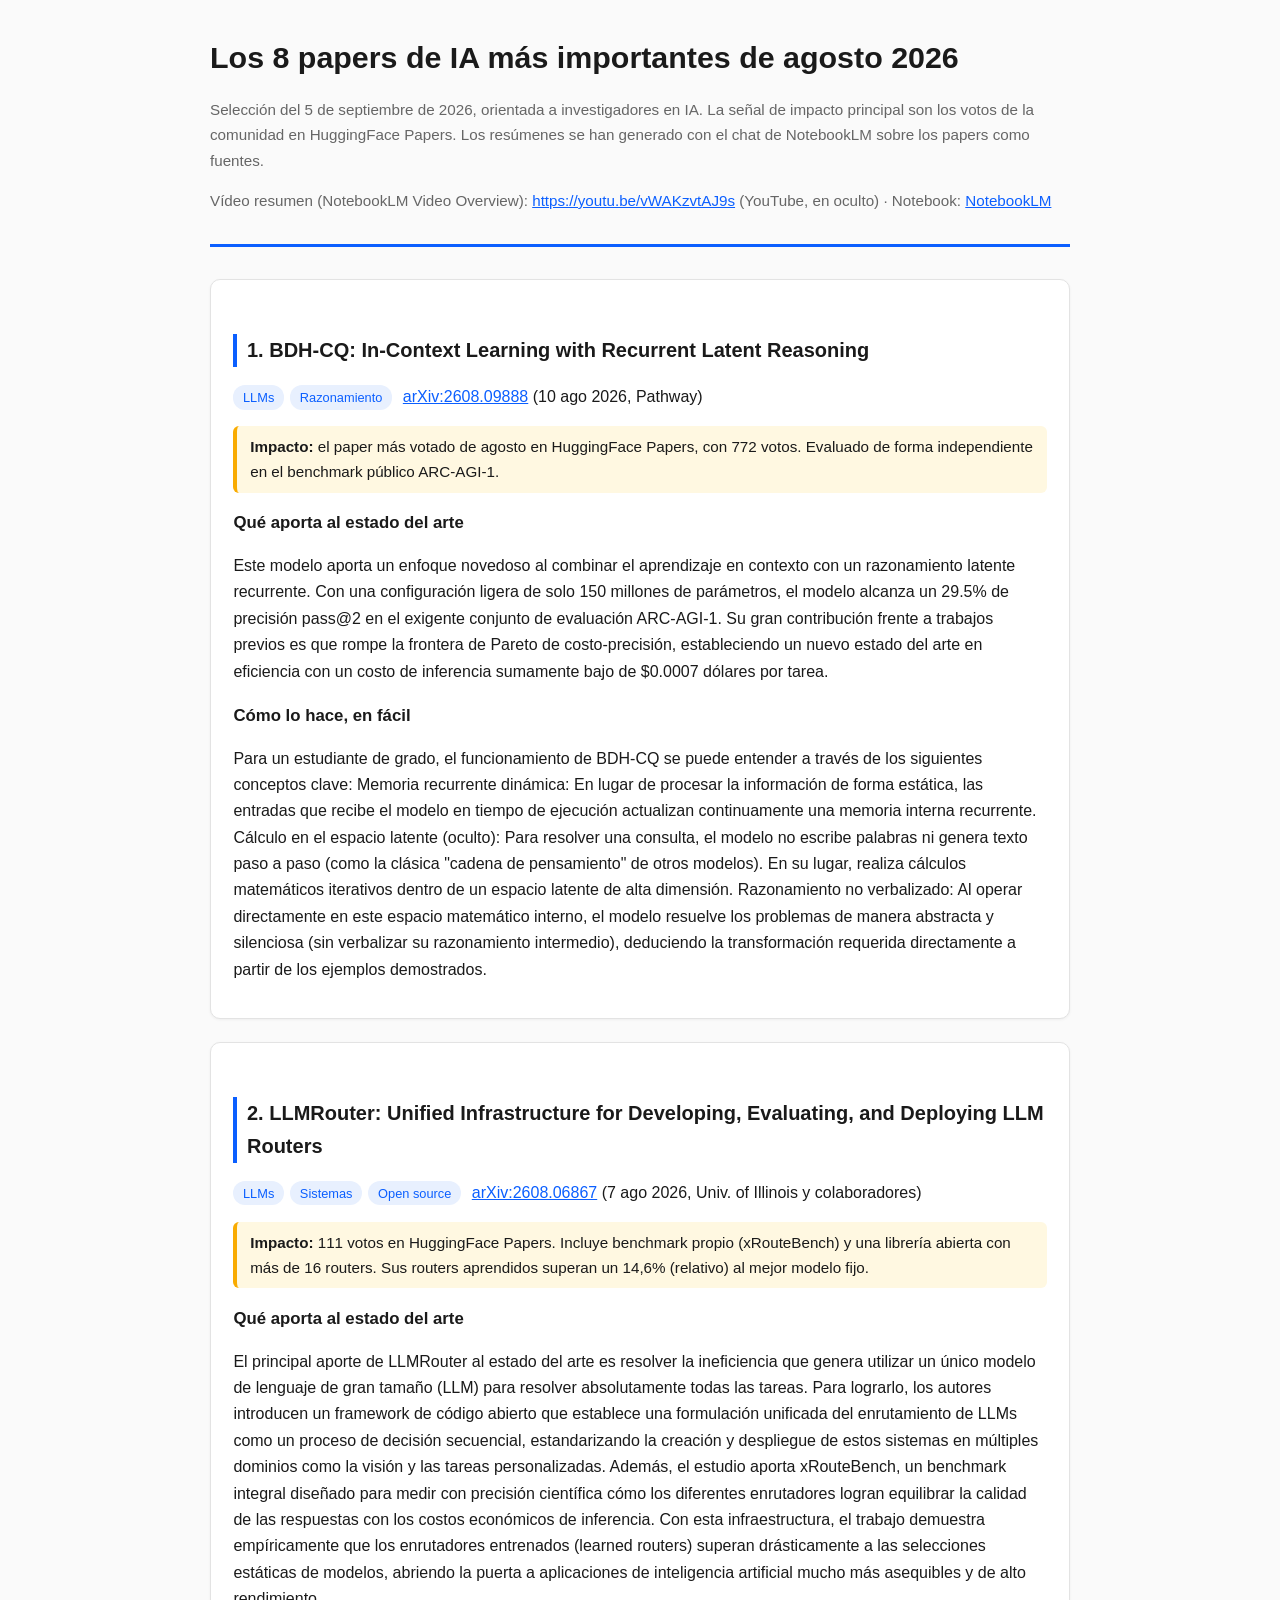
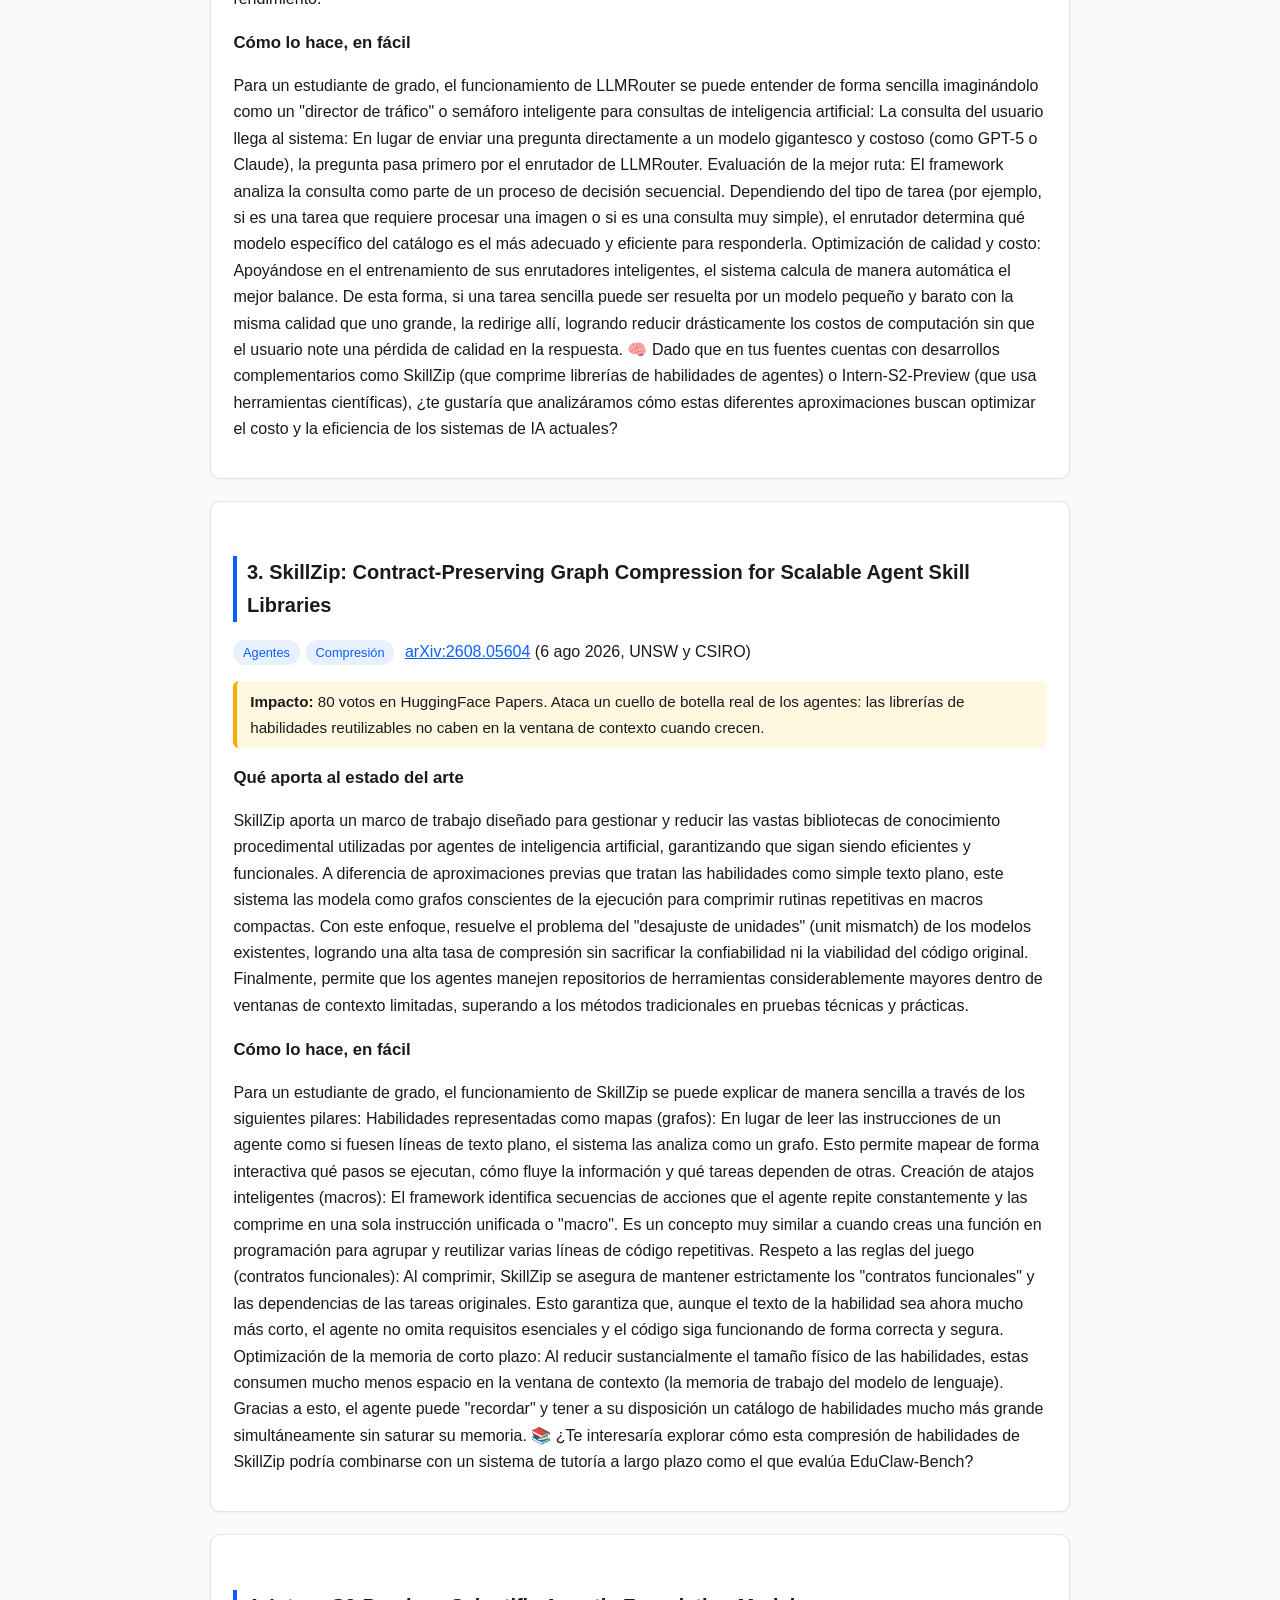
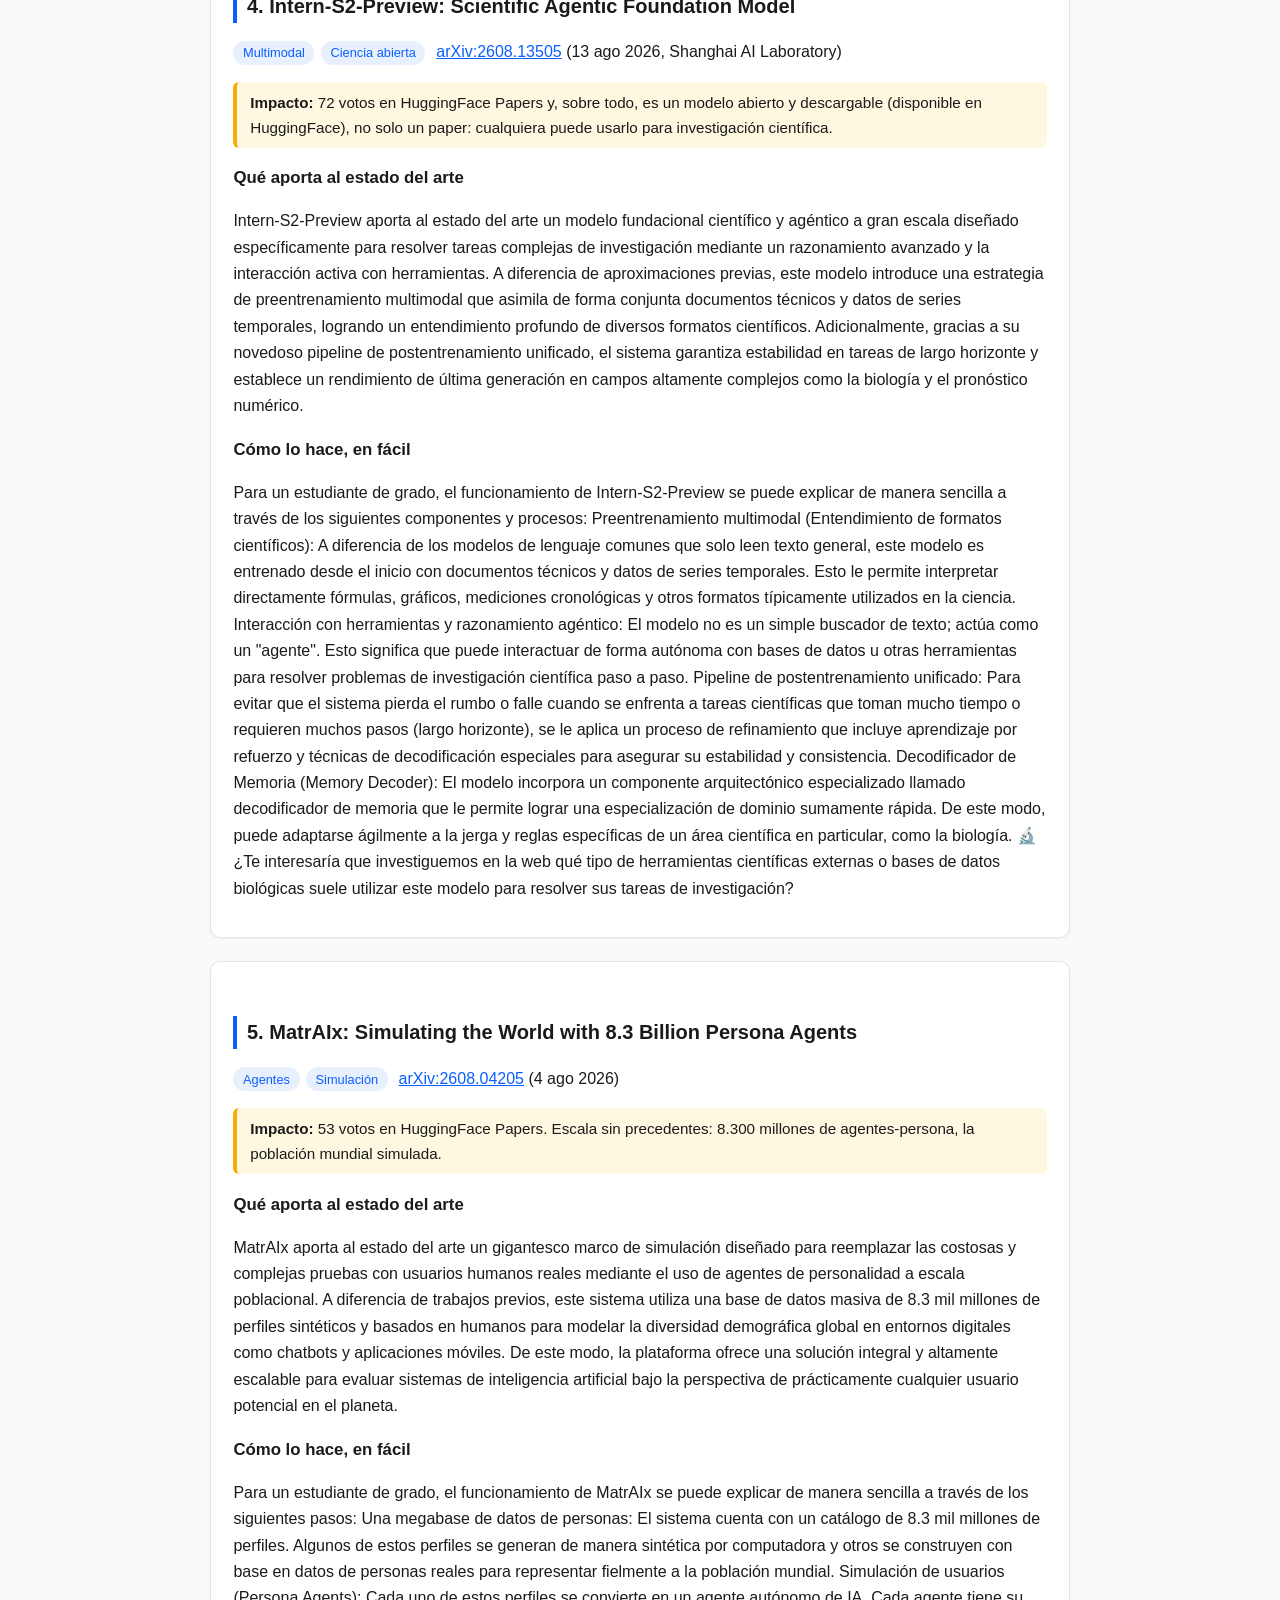
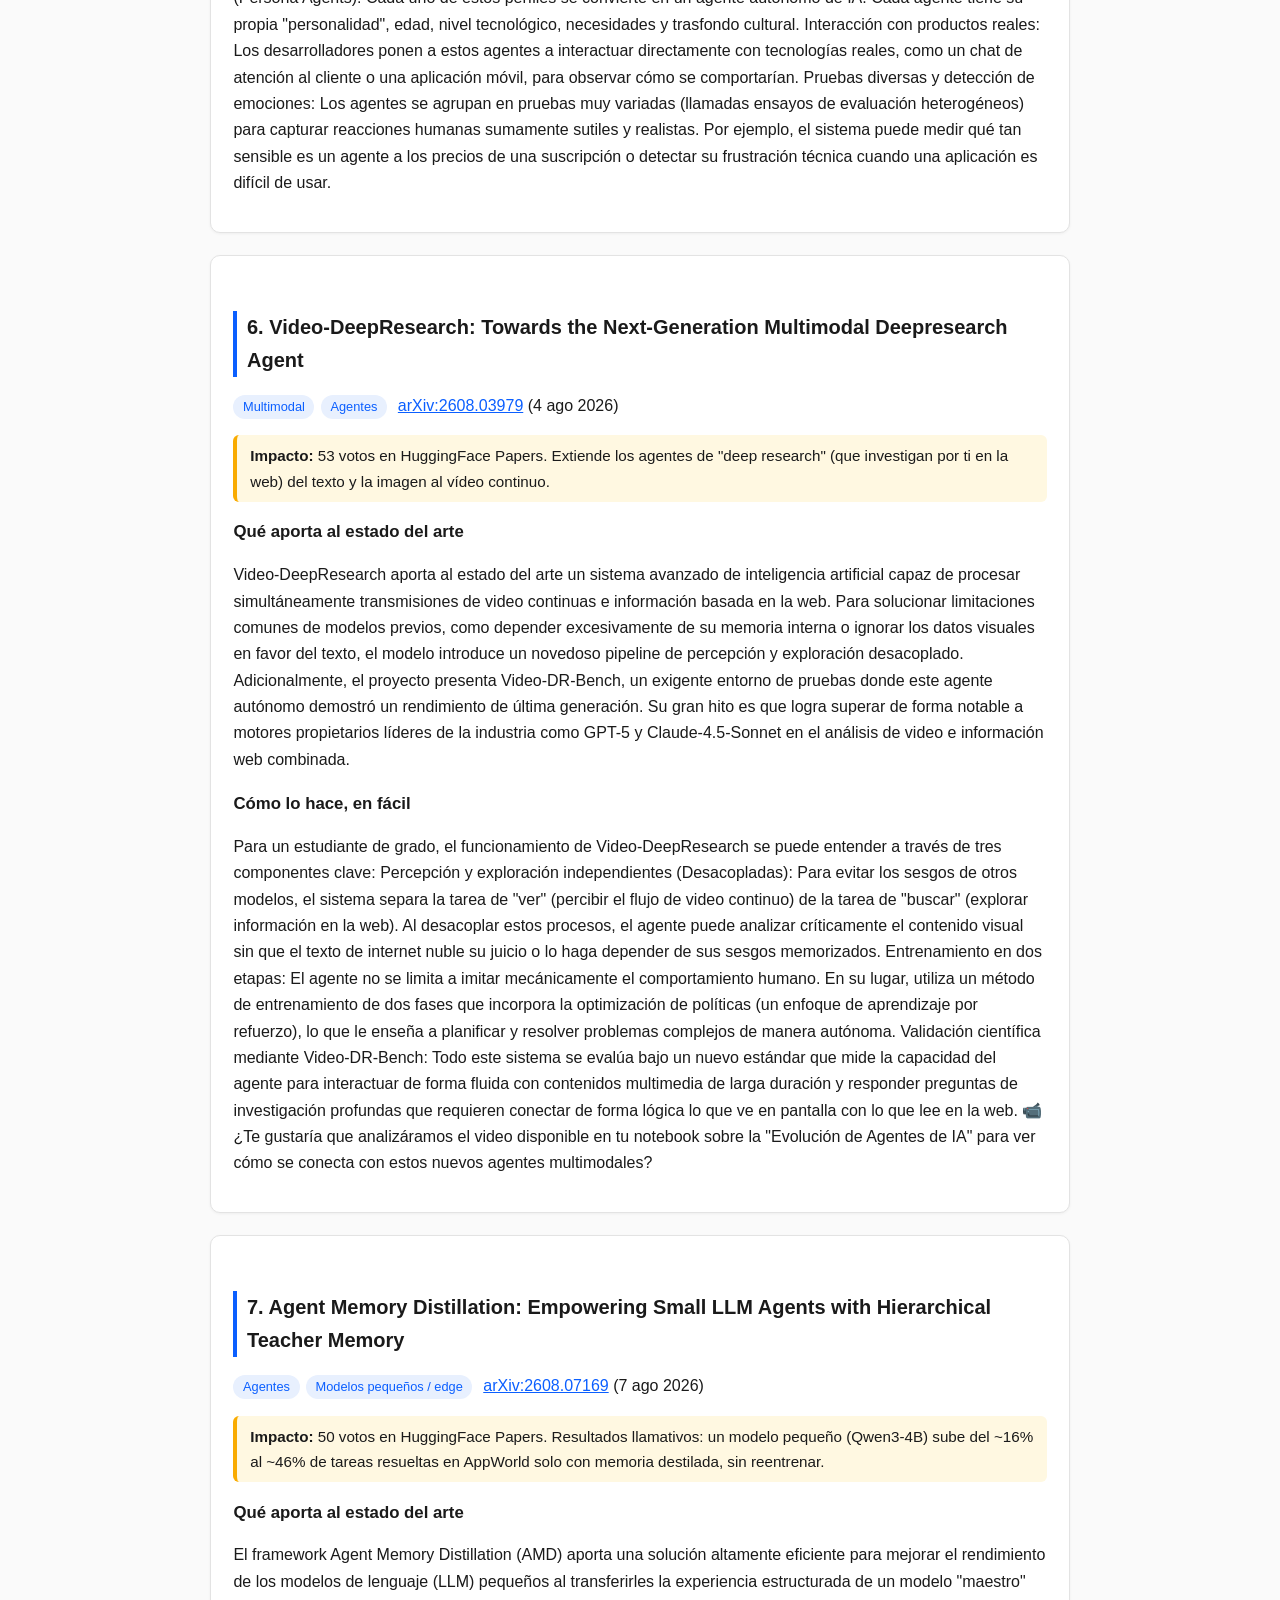
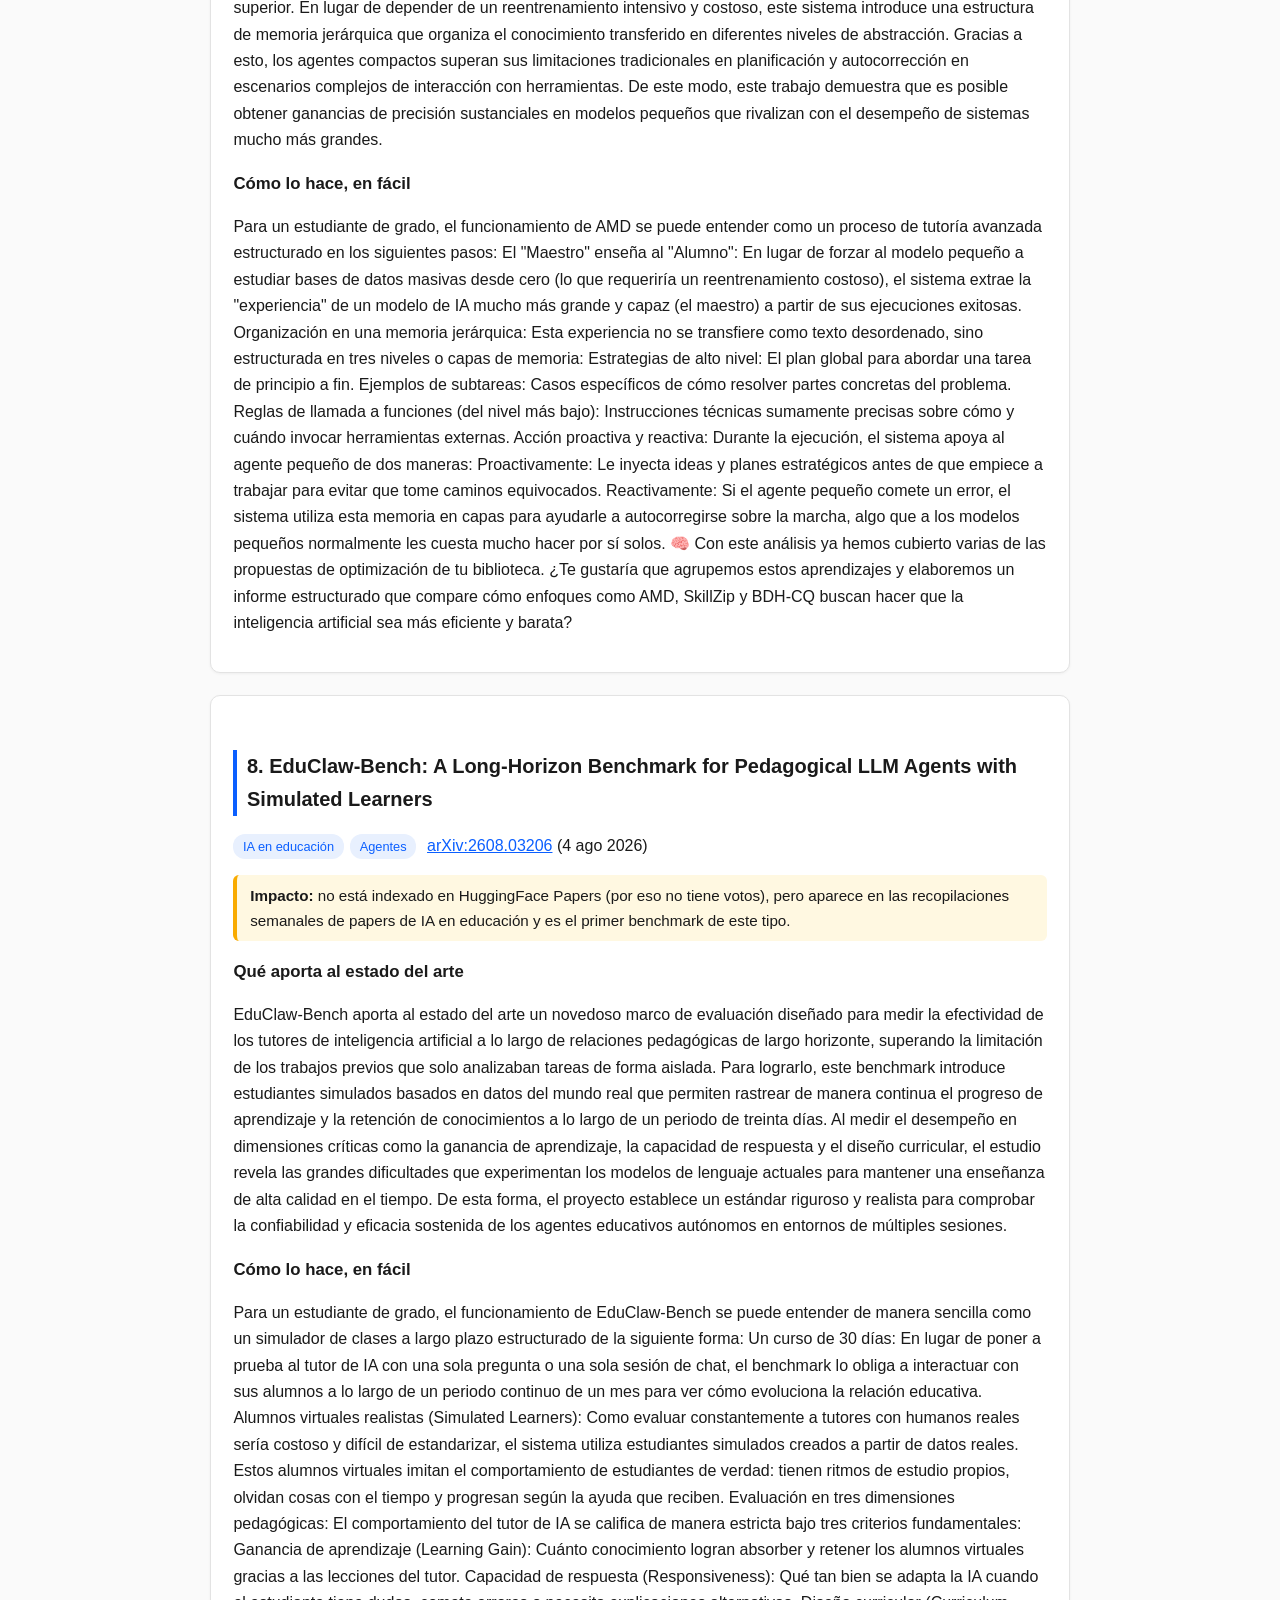
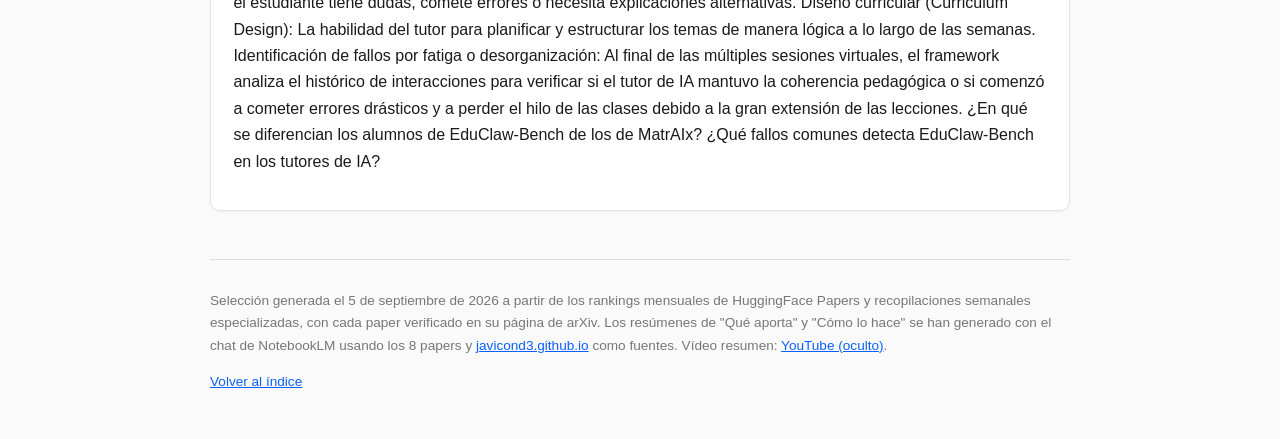
==== 1-2026-09-05-papers-ia-agosto-2026.html @ a82353c3 "Neutraliza mencion de perfil en post 2026-09-05" ====
<!DOCTYPE html>
<html lang="es">
<head>
<meta charset="utf-8">
<meta name="viewport" content="width=device-width, initial-scale=1">
<title>Los 8 papers de IA más importantes de agosto 2026 | Papers Blog</title>
<link rel="stylesheet" href="style.css">
</head>
<body>
<header>
<h1>Los 8 papers de IA más importantes de agosto 2026</h1>
<p class="sub">Selección del 5 de septiembre de 2026, orientada a investigadores en IA. La señal de impacto principal son los votos de la comunidad en HuggingFace Papers. Los resúmenes se han generado con el chat de NotebookLM sobre los papers como fuentes.</p>
<p class="sub">Vídeo resumen (NotebookLM Video Overview): <a href="https://youtu.be/vWAKzvtAJ9s">https://youtu.be/vWAKzvtAJ9s</a> (YouTube, en oculto) · Notebook: <a href="https://notebook.google.com/notebook/38267bdc-e6fc-4d5d-b4f5-a2fb7c56b67a">NotebookLM</a></p>
</header>



<div class="paper">
<h2>1. BDH-CQ: In-Context Learning with Recurrent Latent Reasoning</h2>
<p><span class="tag">LLMs</span><span class="tag">Razonamiento</span> <a href="https://arxiv.org/abs/2608.09888">arXiv:2608.09888</a> (10 ago 2026, Pathway)</p>
<p class="impacto"><strong>Impacto:</strong> el paper más votado de agosto en HuggingFace Papers, con 772 votos. Evaluado de forma independiente en el benchmark público ARC-AGI-1.</p>
<h3>Qué aporta al estado del arte</h3>
<p>Este modelo aporta un enfoque novedoso al combinar el aprendizaje en contexto con un razonamiento latente recurrente. Con una configuración ligera de solo 150 millones de parámetros, el modelo alcanza un 29.5% de precisión pass@2 en el exigente conjunto de evaluación ARC-AGI-1. Su gran contribución frente a trabajos previos es que rompe la frontera de Pareto de costo-precisión, estableciendo un nuevo estado del arte en eficiencia con un costo de inferencia sumamente bajo de $0.0007 dólares por tarea.</p>
<h3>Cómo lo hace, en fácil</h3>
<p>Para un estudiante de grado, el funcionamiento de BDH-CQ se puede entender a través de los siguientes conceptos clave: Memoria recurrente dinámica: En lugar de procesar la información de forma estática, las entradas que recibe el modelo en tiempo de ejecución actualizan continuamente una memoria interna recurrente. Cálculo en el espacio latente (oculto): Para resolver una consulta, el modelo no escribe palabras ni genera texto paso a paso (como la clásica &quot;cadena de pensamiento&quot; de otros modelos). En su lugar, realiza cálculos matemáticos iterativos dentro de un espacio latente de alta dimensión. Razonamiento no verbalizado: Al operar directamente en este espacio matemático interno, el modelo resuelve los problemas de manera abstracta y silenciosa (sin verbalizar su razonamiento intermedio), deduciendo la transformación requerida directamente a partir de los ejemplos demostrados.</p>
</div>

<div class="paper">
<h2>2. LLMRouter: Unified Infrastructure for Developing, Evaluating, and Deploying LLM Routers</h2>
<p><span class="tag">LLMs</span><span class="tag">Sistemas</span><span class="tag">Open source</span> <a href="https://arxiv.org/abs/2608.06867">arXiv:2608.06867</a> (7 ago 2026, Univ. of Illinois y colaboradores)</p>
<p class="impacto"><strong>Impacto:</strong> 111 votos en HuggingFace Papers. Incluye benchmark propio (xRouteBench) y una librería abierta con más de 16 routers. Sus routers aprendidos superan un 14,6% (relativo) al mejor modelo fijo.</p>
<h3>Qué aporta al estado del arte</h3>
<p>El principal aporte de LLMRouter al estado del arte es resolver la ineficiencia que genera utilizar un único modelo de lenguaje de gran tamaño (LLM) para resolver absolutamente todas las tareas. Para lograrlo, los autores introducen un framework de código abierto que establece una formulación unificada del enrutamiento de LLMs como un proceso de decisión secuencial, estandarizando la creación y despliegue de estos sistemas en múltiples dominios como la visión y las tareas personalizadas. Además, el estudio aporta xRouteBench, un benchmark integral diseñado para medir con precisión científica cómo los diferentes enrutadores logran equilibrar la calidad de las respuestas con los costos económicos de inferencia. Con esta infraestructura, el trabajo demuestra empíricamente que los enrutadores entrenados (learned routers) superan drásticamente a las selecciones estáticas de modelos, abriendo la puerta a aplicaciones de inteligencia artificial mucho más asequibles y de alto rendimiento.</p>
<h3>Cómo lo hace, en fácil</h3>
<p>Para un estudiante de grado, el funcionamiento de LLMRouter se puede entender de forma sencilla imaginándolo como un &quot;director de tráfico&quot; o semáforo inteligente para consultas de inteligencia artificial: La consulta del usuario llega al sistema: En lugar de enviar una pregunta directamente a un modelo gigantesco y costoso (como GPT-5 o Claude), la pregunta pasa primero por el enrutador de LLMRouter. Evaluación de la mejor ruta: El framework analiza la consulta como parte de un proceso de decisión secuencial. Dependiendo del tipo de tarea (por ejemplo, si es una tarea que requiere procesar una imagen o si es una consulta muy simple), el enrutador determina qué modelo específico del catálogo es el más adecuado y eficiente para responderla. Optimización de calidad y costo: Apoyándose en el entrenamiento de sus enrutadores inteligentes, el sistema calcula de manera automática el mejor balance. De esta forma, si una tarea sencilla puede ser resuelta por un modelo pequeño y barato con la misma calidad que uno grande, la redirige allí, logrando reducir drásticamente los costos de computación sin que el usuario note una pérdida de calidad en la respuesta. 🧠 Dado que en tus fuentes cuentas con desarrollos complementarios como SkillZip (que comprime librerías de habilidades de agentes) o Intern-S2-Preview (que usa herramientas científicas), ¿te gustaría que analizáramos cómo estas diferentes aproximaciones buscan optimizar el costo y la eficiencia de los sistemas de IA actuales?</p>
</div>

<div class="paper">
<h2>3. SkillZip: Contract-Preserving Graph Compression for Scalable Agent Skill Libraries</h2>
<p><span class="tag">Agentes</span><span class="tag">Compresión</span> <a href="https://arxiv.org/abs/2608.05604">arXiv:2608.05604</a> (6 ago 2026, UNSW y CSIRO)</p>
<p class="impacto"><strong>Impacto:</strong> 80 votos en HuggingFace Papers. Ataca un cuello de botella real de los agentes: las librerías de habilidades reutilizables no caben en la ventana de contexto cuando crecen.</p>
<h3>Qué aporta al estado del arte</h3>
<p>SkillZip aporta un marco de trabajo diseñado para gestionar y reducir las vastas bibliotecas de conocimiento procedimental utilizadas por agentes de inteligencia artificial, garantizando que sigan siendo eficientes y funcionales. A diferencia de aproximaciones previas que tratan las habilidades como simple texto plano, este sistema las modela como grafos conscientes de la ejecución para comprimir rutinas repetitivas en macros compactas. Con este enfoque, resuelve el problema del &quot;desajuste de unidades&quot; (unit mismatch) de los modelos existentes, logrando una alta tasa de compresión sin sacrificar la confiabilidad ni la viabilidad del código original. Finalmente, permite que los agentes manejen repositorios de herramientas considerablemente mayores dentro de ventanas de contexto limitadas, superando a los métodos tradicionales en pruebas técnicas y prácticas.</p>
<h3>Cómo lo hace, en fácil</h3>
<p>Para un estudiante de grado, el funcionamiento de SkillZip se puede explicar de manera sencilla a través de los siguientes pilares: Habilidades representadas como mapas (grafos): En lugar de leer las instrucciones de un agente como si fuesen líneas de texto plano, el sistema las analiza como un grafo. Esto permite mapear de forma interactiva qué pasos se ejecutan, cómo fluye la información y qué tareas dependen de otras. Creación de atajos inteligentes (macros): El framework identifica secuencias de acciones que el agente repite constantemente y las comprime en una sola instrucción unificada o &quot;macro&quot;. Es un concepto muy similar a cuando creas una función en programación para agrupar y reutilizar varias líneas de código repetitivas. Respeto a las reglas del juego (contratos funcionales): Al comprimir, SkillZip se asegura de mantener estrictamente los &quot;contratos funcionales&quot; y las dependencias de las tareas originales. Esto garantiza que, aunque el texto de la habilidad sea ahora mucho más corto, el agente no omita requisitos esenciales y el código siga funcionando de forma correcta y segura. Optimización de la memoria de corto plazo: Al reducir sustancialmente el tamaño físico de las habilidades, estas consumen mucho menos espacio en la ventana de contexto (la memoria de trabajo del modelo de lenguaje). Gracias a esto, el agente puede &quot;recordar&quot; y tener a su disposición un catálogo de habilidades mucho más grande simultáneamente sin saturar su memoria. 📚 ¿Te interesaría explorar cómo esta compresión de habilidades de SkillZip podría combinarse con un sistema de tutoría a largo plazo como el que evalúa EduClaw-Bench?</p>
</div>

<div class="paper">
<h2>4. Intern-S2-Preview: Scientific Agentic Foundation Model</h2>
<p><span class="tag">Multimodal</span><span class="tag">Ciencia abierta</span> <a href="https://arxiv.org/abs/2608.13505">arXiv:2608.13505</a> (13 ago 2026, Shanghai AI Laboratory)</p>
<p class="impacto"><strong>Impacto:</strong> 72 votos en HuggingFace Papers y, sobre todo, es un modelo abierto y descargable (disponible en HuggingFace), no solo un paper: cualquiera puede usarlo para investigación científica.</p>
<h3>Qué aporta al estado del arte</h3>
<p>Intern-S2-Preview aporta al estado del arte un modelo fundacional científico y agéntico a gran escala diseñado específicamente para resolver tareas complejas de investigación mediante un razonamiento avanzado y la interacción activa con herramientas. A diferencia de aproximaciones previas, este modelo introduce una estrategia de preentrenamiento multimodal que asimila de forma conjunta documentos técnicos y datos de series temporales, logrando un entendimiento profundo de diversos formatos científicos. Adicionalmente, gracias a su novedoso pipeline de postentrenamiento unificado, el sistema garantiza estabilidad en tareas de largo horizonte y establece un rendimiento de última generación en campos altamente complejos como la biología y el pronóstico numérico.</p>
<h3>Cómo lo hace, en fácil</h3>
<p>Para un estudiante de grado, el funcionamiento de Intern-S2-Preview se puede explicar de manera sencilla a través de los siguientes componentes y procesos: Preentrenamiento multimodal (Entendimiento de formatos científicos): A diferencia de los modelos de lenguaje comunes que solo leen texto general, este modelo es entrenado desde el inicio con documentos técnicos y datos de series temporales. Esto le permite interpretar directamente fórmulas, gráficos, mediciones cronológicas y otros formatos típicamente utilizados en la ciencia. Interacción con herramientas y razonamiento agéntico: El modelo no es un simple buscador de texto; actúa como un &quot;agente&quot;. Esto significa que puede interactuar de forma autónoma con bases de datos u otras herramientas para resolver problemas de investigación científica paso a paso. Pipeline de postentrenamiento unificado: Para evitar que el sistema pierda el rumbo o falle cuando se enfrenta a tareas científicas que toman mucho tiempo o requieren muchos pasos (largo horizonte), se le aplica un proceso de refinamiento que incluye aprendizaje por refuerzo y técnicas de decodificación especiales para asegurar su estabilidad y consistencia. Decodificador de Memoria (Memory Decoder): El modelo incorpora un componente arquitectónico especializado llamado decodificador de memoria que le permite lograr una especialización de dominio sumamente rápida. De este modo, puede adaptarse ágilmente a la jerga y reglas específicas de un área científica en particular, como la biología. 🔬 ¿Te interesaría que investiguemos en la web qué tipo de herramientas científicas externas o bases de datos biológicas suele utilizar este modelo para resolver sus tareas de investigación?</p>
</div>

<div class="paper">
<h2>5. MatrAIx: Simulating the World with 8.3 Billion Persona Agents</h2>
<p><span class="tag">Agentes</span><span class="tag">Simulación</span> <a href="https://arxiv.org/abs/2608.04205">arXiv:2608.04205</a> (4 ago 2026)</p>
<p class="impacto"><strong>Impacto:</strong> 53 votos en HuggingFace Papers. Escala sin precedentes: 8.300 millones de agentes-persona, la población mundial simulada.</p>
<h3>Qué aporta al estado del arte</h3>
<p>MatrAIx aporta al estado del arte un gigantesco marco de simulación diseñado para reemplazar las costosas y complejas pruebas con usuarios humanos reales mediante el uso de agentes de personalidad a escala poblacional. A diferencia de trabajos previos, este sistema utiliza una base de datos masiva de 8.3 mil millones de perfiles sintéticos y basados en humanos para modelar la diversidad demográfica global en entornos digitales como chatbots y aplicaciones móviles. De este modo, la plataforma ofrece una solución integral y altamente escalable para evaluar sistemas de inteligencia artificial bajo la perspectiva de prácticamente cualquier usuario potencial en el planeta.</p>
<h3>Cómo lo hace, en fácil</h3>
<p>Para un estudiante de grado, el funcionamiento de MatrAIx se puede explicar de manera sencilla a través de los siguientes pasos: Una megabase de datos de personas: El sistema cuenta con un catálogo de 8.3 mil millones de perfiles. Algunos de estos perfiles se generan de manera sintética por computadora y otros se construyen con base en datos de personas reales para representar fielmente a la población mundial. Simulación de usuarios (Persona Agents): Cada uno de estos perfiles se convierte en un agente autónomo de IA. Cada agente tiene su propia &quot;personalidad&quot;, edad, nivel tecnológico, necesidades y trasfondo cultural. Interacción con productos reales: Los desarrolladores ponen a estos agentes a interactuar directamente con tecnologías reales, como un chat de atención al cliente o una aplicación móvil, para observar cómo se comportarían. Pruebas diversas y detección de emociones: Los agentes se agrupan en pruebas muy variadas (llamadas ensayos de evaluación heterogéneos) para capturar reacciones humanas sumamente sutiles y realistas. Por ejemplo, el sistema puede medir qué tan sensible es un agente a los precios de una suscripción o detectar su frustración técnica cuando una aplicación es difícil de usar.</p>
</div>

<div class="paper">
<h2>6. Video-DeepResearch: Towards the Next-Generation Multimodal Deepresearch Agent</h2>
<p><span class="tag">Multimodal</span><span class="tag">Agentes</span> <a href="https://arxiv.org/abs/2608.03979">arXiv:2608.03979</a> (4 ago 2026)</p>
<p class="impacto"><strong>Impacto:</strong> 53 votos en HuggingFace Papers. Extiende los agentes de "deep research" (que investigan por ti en la web) del texto y la imagen al vídeo continuo.</p>
<h3>Qué aporta al estado del arte</h3>
<p>Video-DeepResearch aporta al estado del arte un sistema avanzado de inteligencia artificial capaz de procesar simultáneamente transmisiones de video continuas e información basada en la web. Para solucionar limitaciones comunes de modelos previos, como depender excesivamente de su memoria interna o ignorar los datos visuales en favor del texto, el modelo introduce un novedoso pipeline de percepción y exploración desacoplado. Adicionalmente, el proyecto presenta Video-DR-Bench, un exigente entorno de pruebas donde este agente autónomo demostró un rendimiento de última generación. Su gran hito es que logra superar de forma notable a motores propietarios líderes de la industria como GPT-5 y Claude-4.5-Sonnet en el análisis de video e información web combinada.</p>
<h3>Cómo lo hace, en fácil</h3>
<p>Para un estudiante de grado, el funcionamiento de Video-DeepResearch se puede entender a través de tres componentes clave: Percepción y exploración independientes (Desacopladas): Para evitar los sesgos de otros modelos, el sistema separa la tarea de &quot;ver&quot; (percibir el flujo de video continuo) de la tarea de &quot;buscar&quot; (explorar información en la web). Al desacoplar estos procesos, el agente puede analizar críticamente el contenido visual sin que el texto de internet nuble su juicio o lo haga depender de sus sesgos memorizados. Entrenamiento en dos etapas: El agente no se limita a imitar mecánicamente el comportamiento humano. En su lugar, utiliza un método de entrenamiento de dos fases que incorpora la optimización de políticas (un enfoque de aprendizaje por refuerzo), lo que le enseña a planificar y resolver problemas complejos de manera autónoma. Validación científica mediante Video-DR-Bench: Todo este sistema se evalúa bajo un nuevo estándar que mide la capacidad del agente para interactuar de forma fluida con contenidos multimedia de larga duración y responder preguntas de investigación profundas que requieren conectar de forma lógica lo que ve en pantalla con lo que lee en la web. 📹 ¿Te gustaría que analizáramos el video disponible en tu notebook sobre la &quot;Evolución de Agentes de IA&quot; para ver cómo se conecta con estos nuevos agentes multimodales?</p>
</div>

<div class="paper">
<h2>7. Agent Memory Distillation: Empowering Small LLM Agents with Hierarchical Teacher Memory</h2>
<p><span class="tag">Agentes</span><span class="tag">Modelos pequeños / edge</span> <a href="https://arxiv.org/abs/2608.07169">arXiv:2608.07169</a> (7 ago 2026)</p>
<p class="impacto"><strong>Impacto:</strong> 50 votos en HuggingFace Papers. Resultados llamativos: un modelo pequeño (Qwen3-4B) sube del ~16% al ~46% de tareas resueltas en AppWorld solo con memoria destilada, sin reentrenar.</p>
<h3>Qué aporta al estado del arte</h3>
<p>El framework Agent Memory Distillation (AMD) aporta una solución altamente eficiente para mejorar el rendimiento de los modelos de lenguaje (LLM) pequeños al transferirles la experiencia estructurada de un modelo &quot;maestro&quot; superior. En lugar de depender de un reentrenamiento intensivo y costoso, este sistema introduce una estructura de memoria jerárquica que organiza el conocimiento transferido en diferentes niveles de abstracción. Gracias a esto, los agentes compactos superan sus limitaciones tradicionales en planificación y autocorrección en escenarios complejos de interacción con herramientas. De este modo, este trabajo demuestra que es posible obtener ganancias de precisión sustanciales en modelos pequeños que rivalizan con el desempeño de sistemas mucho más grandes.</p>
<h3>Cómo lo hace, en fácil</h3>
<p>Para un estudiante de grado, el funcionamiento de AMD se puede entender como un proceso de tutoría avanzada estructurado en los siguientes pasos: El &quot;Maestro&quot; enseña al &quot;Alumno&quot;: En lugar de forzar al modelo pequeño a estudiar bases de datos masivas desde cero (lo que requeriría un reentrenamiento costoso), el sistema extrae la &quot;experiencia&quot; de un modelo de IA mucho más grande y capaz (el maestro) a partir de sus ejecuciones exitosas. Organización en una memoria jerárquica: Esta experiencia no se transfiere como texto desordenado, sino estructurada en tres niveles o capas de memoria: Estrategias de alto nivel: El plan global para abordar una tarea de principio a fin. Ejemplos de subtareas: Casos específicos de cómo resolver partes concretas del problema. Reglas de llamada a funciones (del nivel más bajo): Instrucciones técnicas sumamente precisas sobre cómo y cuándo invocar herramientas externas. Acción proactiva y reactiva: Durante la ejecución, el sistema apoya al agente pequeño de dos maneras: Proactivamente: Le inyecta ideas y planes estratégicos antes de que empiece a trabajar para evitar que tome caminos equivocados. Reactivamente: Si el agente pequeño comete un error, el sistema utiliza esta memoria en capas para ayudarle a autocorregirse sobre la marcha, algo que a los modelos pequeños normalmente les cuesta mucho hacer por sí solos. 🧠 Con este análisis ya hemos cubierto varias de las propuestas de optimización de tu biblioteca. ¿Te gustaría que agrupemos estos aprendizajes y elaboremos un informe estructurado que compare cómo enfoques como AMD, SkillZip y BDH-CQ buscan hacer que la inteligencia artificial sea más eficiente y barata?</p>
</div>

<div class="paper">
<h2>8. EduClaw-Bench: A Long-Horizon Benchmark for Pedagogical LLM Agents with Simulated Learners</h2>
<p><span class="tag">IA en educación</span><span class="tag">Agentes</span> <a href="https://arxiv.org/abs/2608.03206">arXiv:2608.03206</a> (4 ago 2026)</p>
<p class="impacto"><strong>Impacto:</strong> no está indexado en HuggingFace Papers (por eso no tiene votos), pero aparece en las recopilaciones semanales de papers de IA en educación y es el primer benchmark de este tipo.</p>
<h3>Qué aporta al estado del arte</h3>
<p>EduClaw-Bench aporta al estado del arte un novedoso marco de evaluación diseñado para medir la efectividad de los tutores de inteligencia artificial a lo largo de relaciones pedagógicas de largo horizonte, superando la limitación de los trabajos previos que solo analizaban tareas de forma aislada. Para lograrlo, este benchmark introduce estudiantes simulados basados en datos del mundo real que permiten rastrear de manera continua el progreso de aprendizaje y la retención de conocimientos a lo largo de un periodo de treinta días. Al medir el desempeño en dimensiones críticas como la ganancia de aprendizaje, la capacidad de respuesta y el diseño curricular, el estudio revela las grandes dificultades que experimentan los modelos de lenguaje actuales para mantener una enseñanza de alta calidad en el tiempo. De esta forma, el proyecto establece un estándar riguroso y realista para comprobar la confiabilidad y eficacia sostenida de los agentes educativos autónomos en entornos de múltiples sesiones.</p>
<h3>Cómo lo hace, en fácil</h3>
<p>Para un estudiante de grado, el funcionamiento de EduClaw-Bench se puede entender de manera sencilla como un simulador de clases a largo plazo estructurado de la siguiente forma: Un curso de 30 días: En lugar de poner a prueba al tutor de IA con una sola pregunta o una sola sesión de chat, el benchmark lo obliga a interactuar con sus alumnos a lo largo de un periodo continuo de un mes para ver cómo evoluciona la relación educativa. Alumnos virtuales realistas (Simulated Learners): Como evaluar constantemente a tutores con humanos reales sería costoso y difícil de estandarizar, el sistema utiliza estudiantes simulados creados a partir de datos reales. Estos alumnos virtuales imitan el comportamiento de estudiantes de verdad: tienen ritmos de estudio propios, olvidan cosas con el tiempo y progresan según la ayuda que reciben. Evaluación en tres dimensiones pedagógicas: El comportamiento del tutor de IA se califica de manera estricta bajo tres criterios fundamentales: Ganancia de aprendizaje (Learning Gain): Cuánto conocimiento logran absorber y retener los alumnos virtuales gracias a las lecciones del tutor. Capacidad de respuesta (Responsiveness): Qué tan bien se adapta la IA cuando el estudiante tiene dudas, comete errores o necesita explicaciones alternativas. Diseño curricular (Curriculum Design): La habilidad del tutor para planificar y estructurar los temas de manera lógica a lo largo de las semanas. Identificación de fallos por fatiga o desorganización: Al final de las múltiples sesiones virtuales, el framework analiza el histórico de interacciones para verificar si el tutor de IA mantuvo la coherencia pedagógica o si comenzó a cometer errores drásticos y a perder el hilo de las clases debido a la gran extensión de las lecciones. ¿En qué se diferencian los alumnos de EduClaw-Bench de los de MatrAIx? ¿Qué fallos comunes detecta EduClaw-Bench en los tutores de IA?</p>
</div>

<footer>
<p>Selección generada el 5 de septiembre de 2026 a partir de los rankings mensuales de HuggingFace Papers y recopilaciones semanales especializadas, con cada paper verificado en su página de arXiv. Los resúmenes de "Qué aporta" y "Cómo lo hace" se han generado con el chat de NotebookLM usando los 8 papers y <a href="https://javicond3.github.io/">javicond3.github.io</a> como fuentes. Vídeo resumen: <a href="https://youtu.be/vWAKzvtAJ9s">YouTube (oculto)</a>.</p>
<p><a href="index.html">Volver al índice</a></p>
</footer>
</body>
</html>
---- style.css ----
body{font-family:-apple-system,'Segoe UI',Roboto,Helvetica,Arial,sans-serif;max-width:860px;margin:0 auto;padding:2rem 1.2rem;color:#1a1a1a;line-height:1.65;background:#fafafa}
header{border-bottom:3px solid #0b5fff;margin-bottom:2rem;padding-bottom:1rem}
h1{margin:0 0 .3rem;font-size:1.9rem}
h2{font-size:1.25rem;margin-top:2.2rem;border-left:4px solid #0b5fff;padding-left:.6rem}
h3{font-size:1.05rem;margin-bottom:.2rem}
.sub{color:#666;font-size:.95rem}
.paper{background:#fff;border:1px solid #e3e3e3;border-radius:10px;padding:1.2rem 1.4rem;margin:1.4rem 0;box-shadow:0 1px 3px rgba(0,0,0,.05)}
.tag{display:inline-block;background:#e8f0fe;color:#0b5fff;border-radius:12px;padding:.1rem .6rem;font-size:.8rem;margin-right:.4rem}
.impacto{background:#fff8e1;border-left:4px solid #f9ab00;padding:.5rem .8rem;border-radius:6px;margin:.6rem 0;font-size:.95rem}
a{color:#0b5fff}
ul{padding-left:1.2rem}
footer{margin-top:3rem;padding-top:1rem;border-top:1px solid #ddd;color:#777;font-size:.85rem}
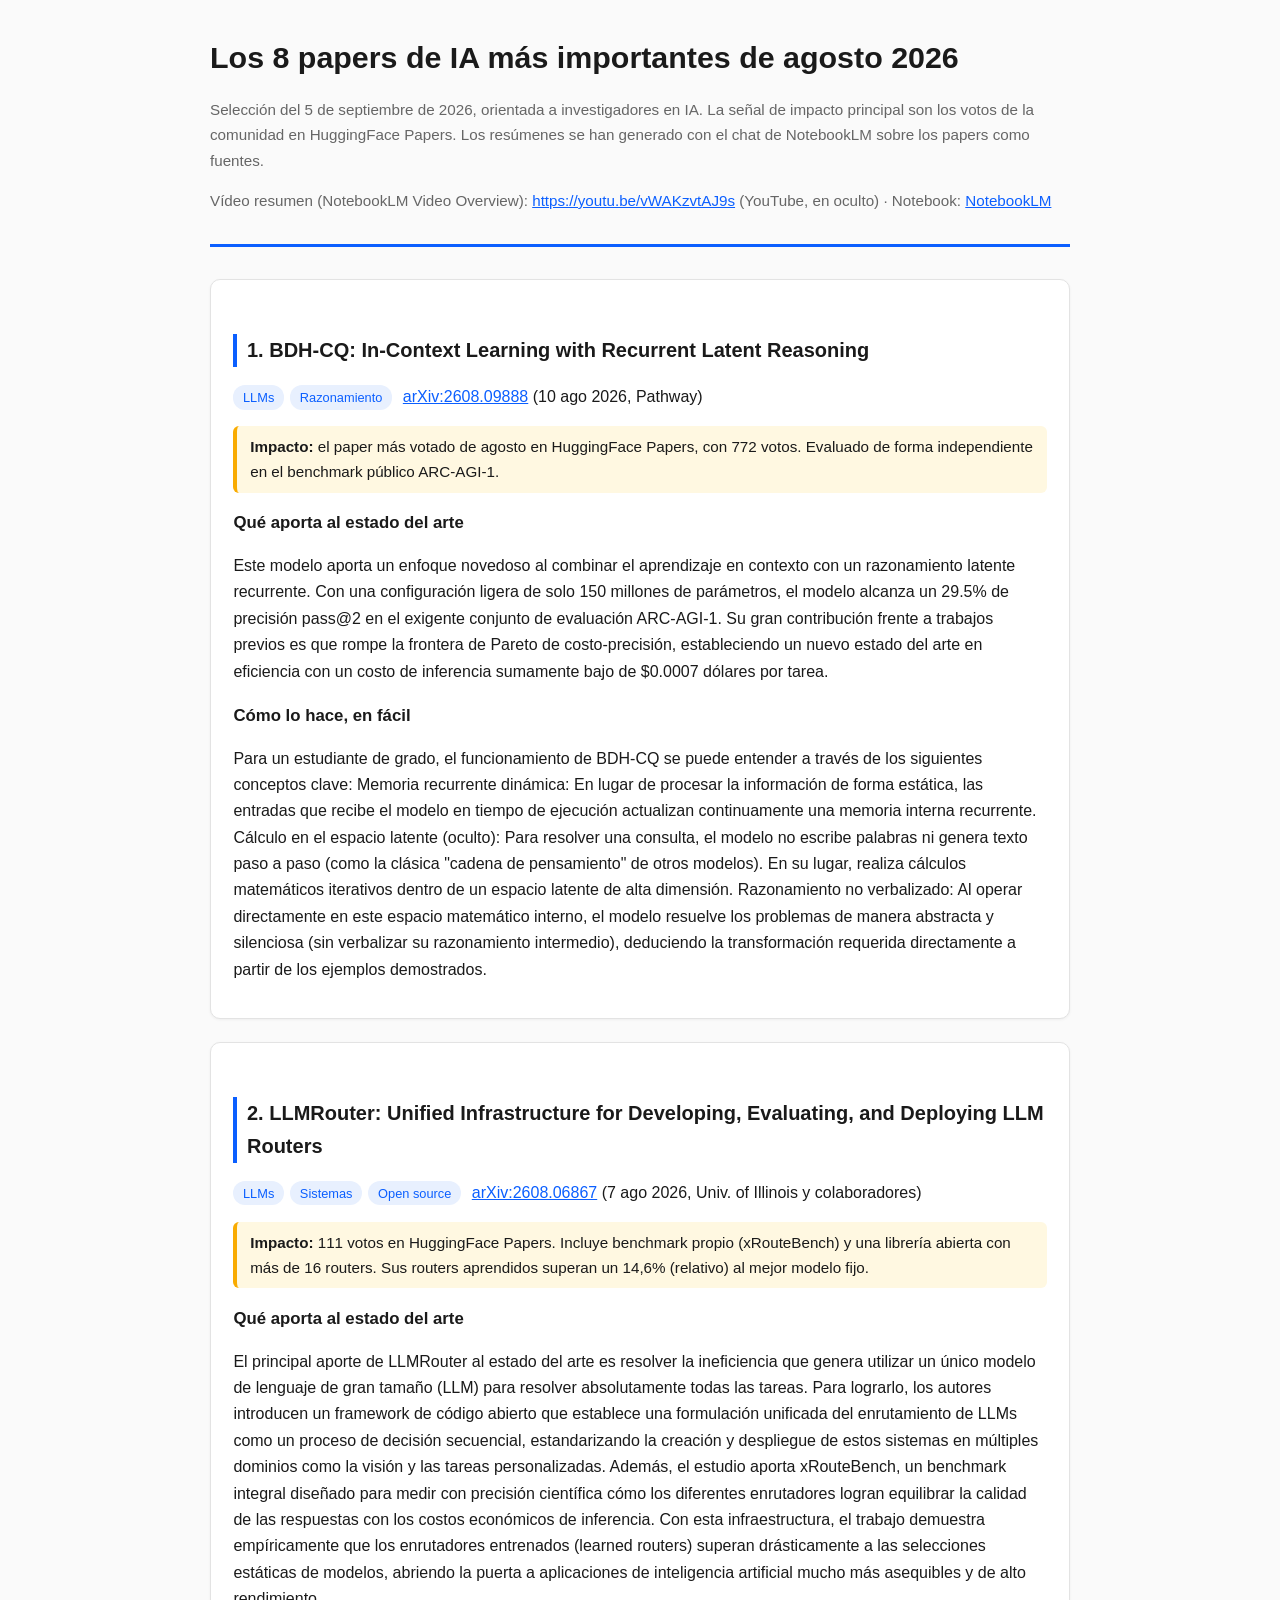
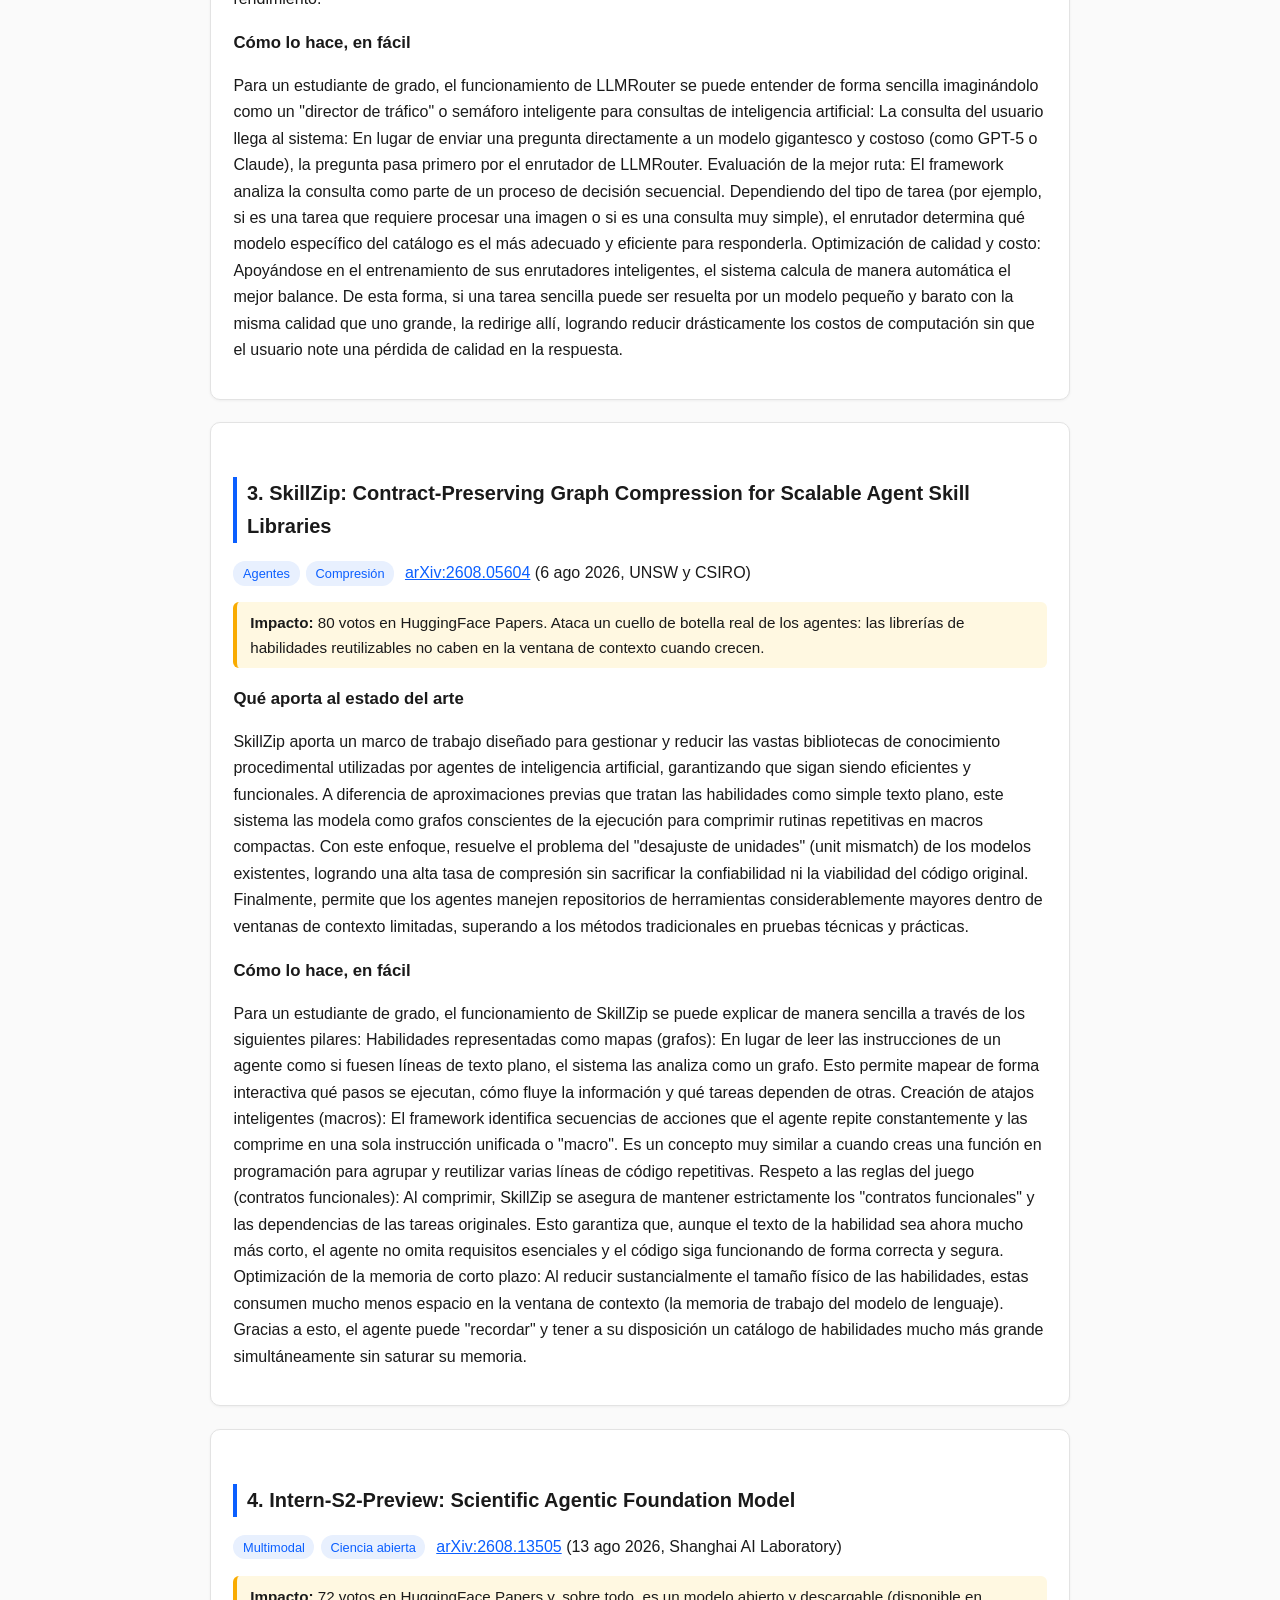
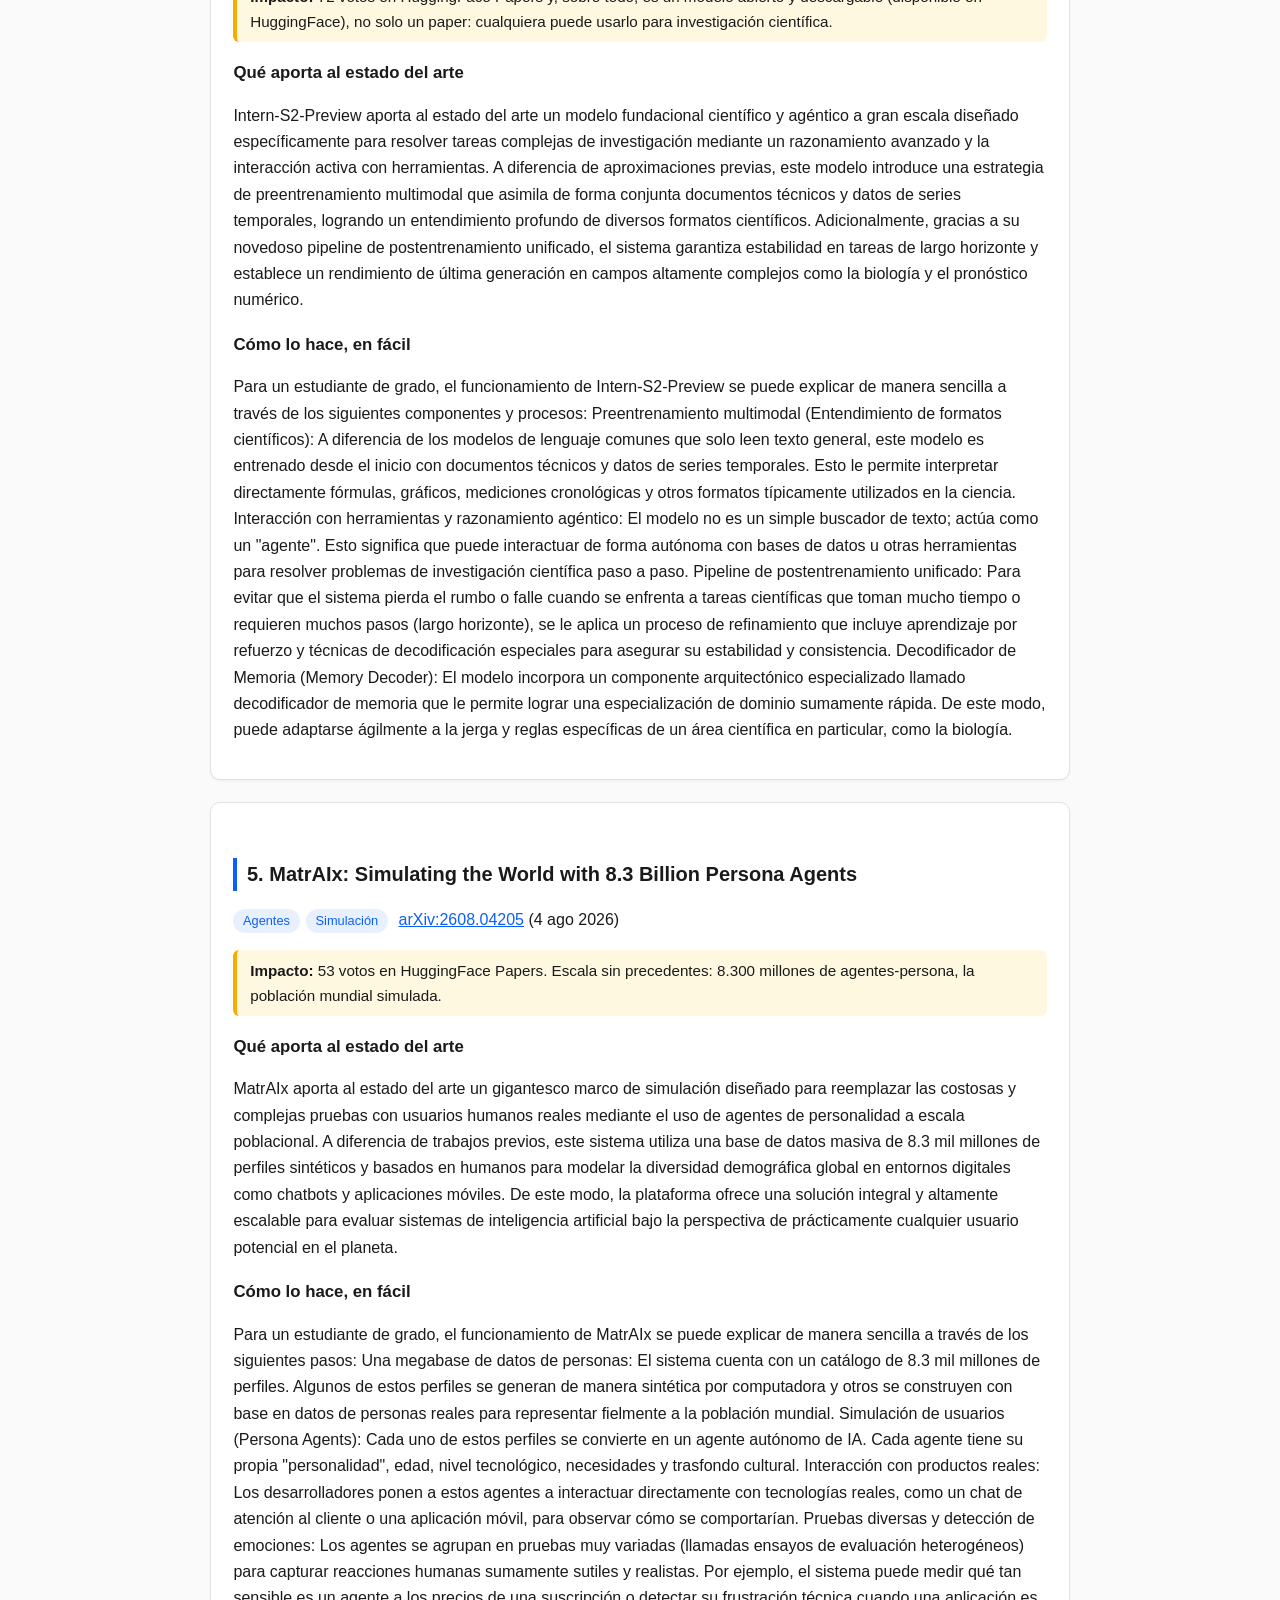
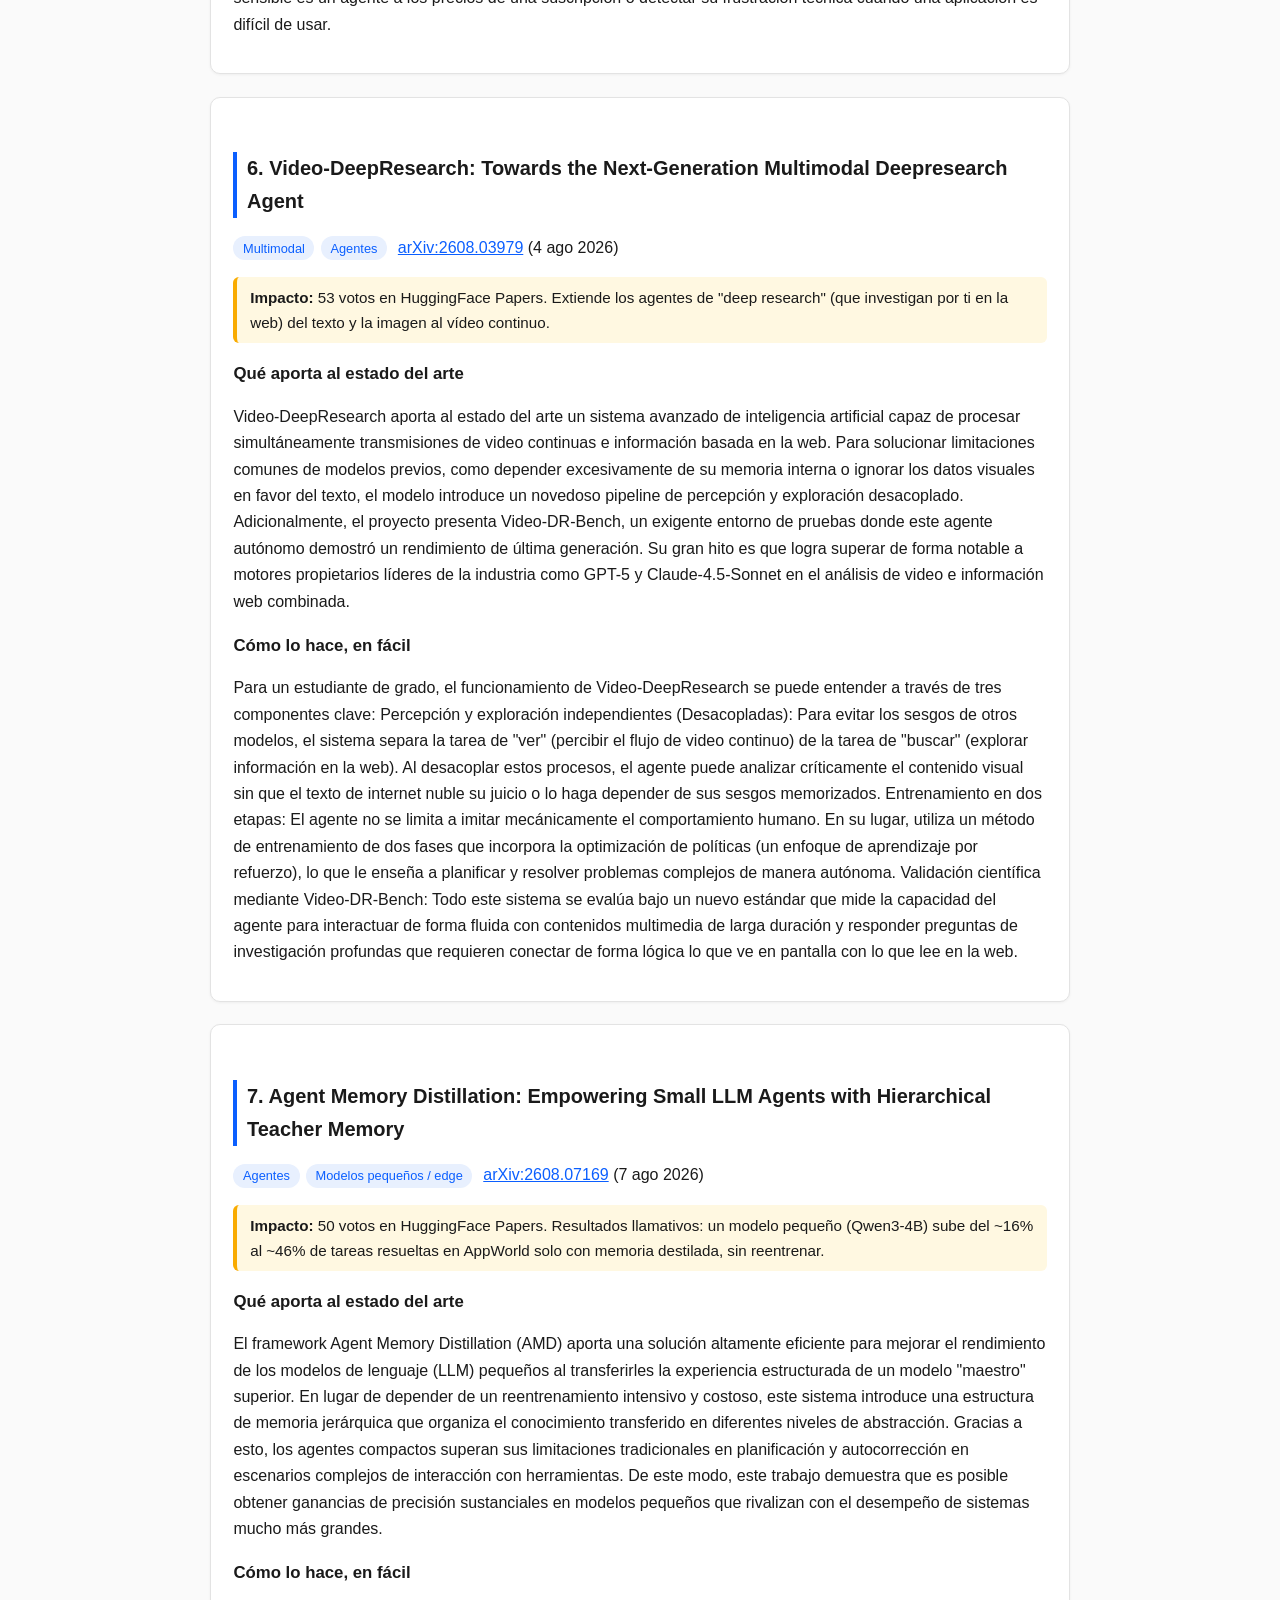
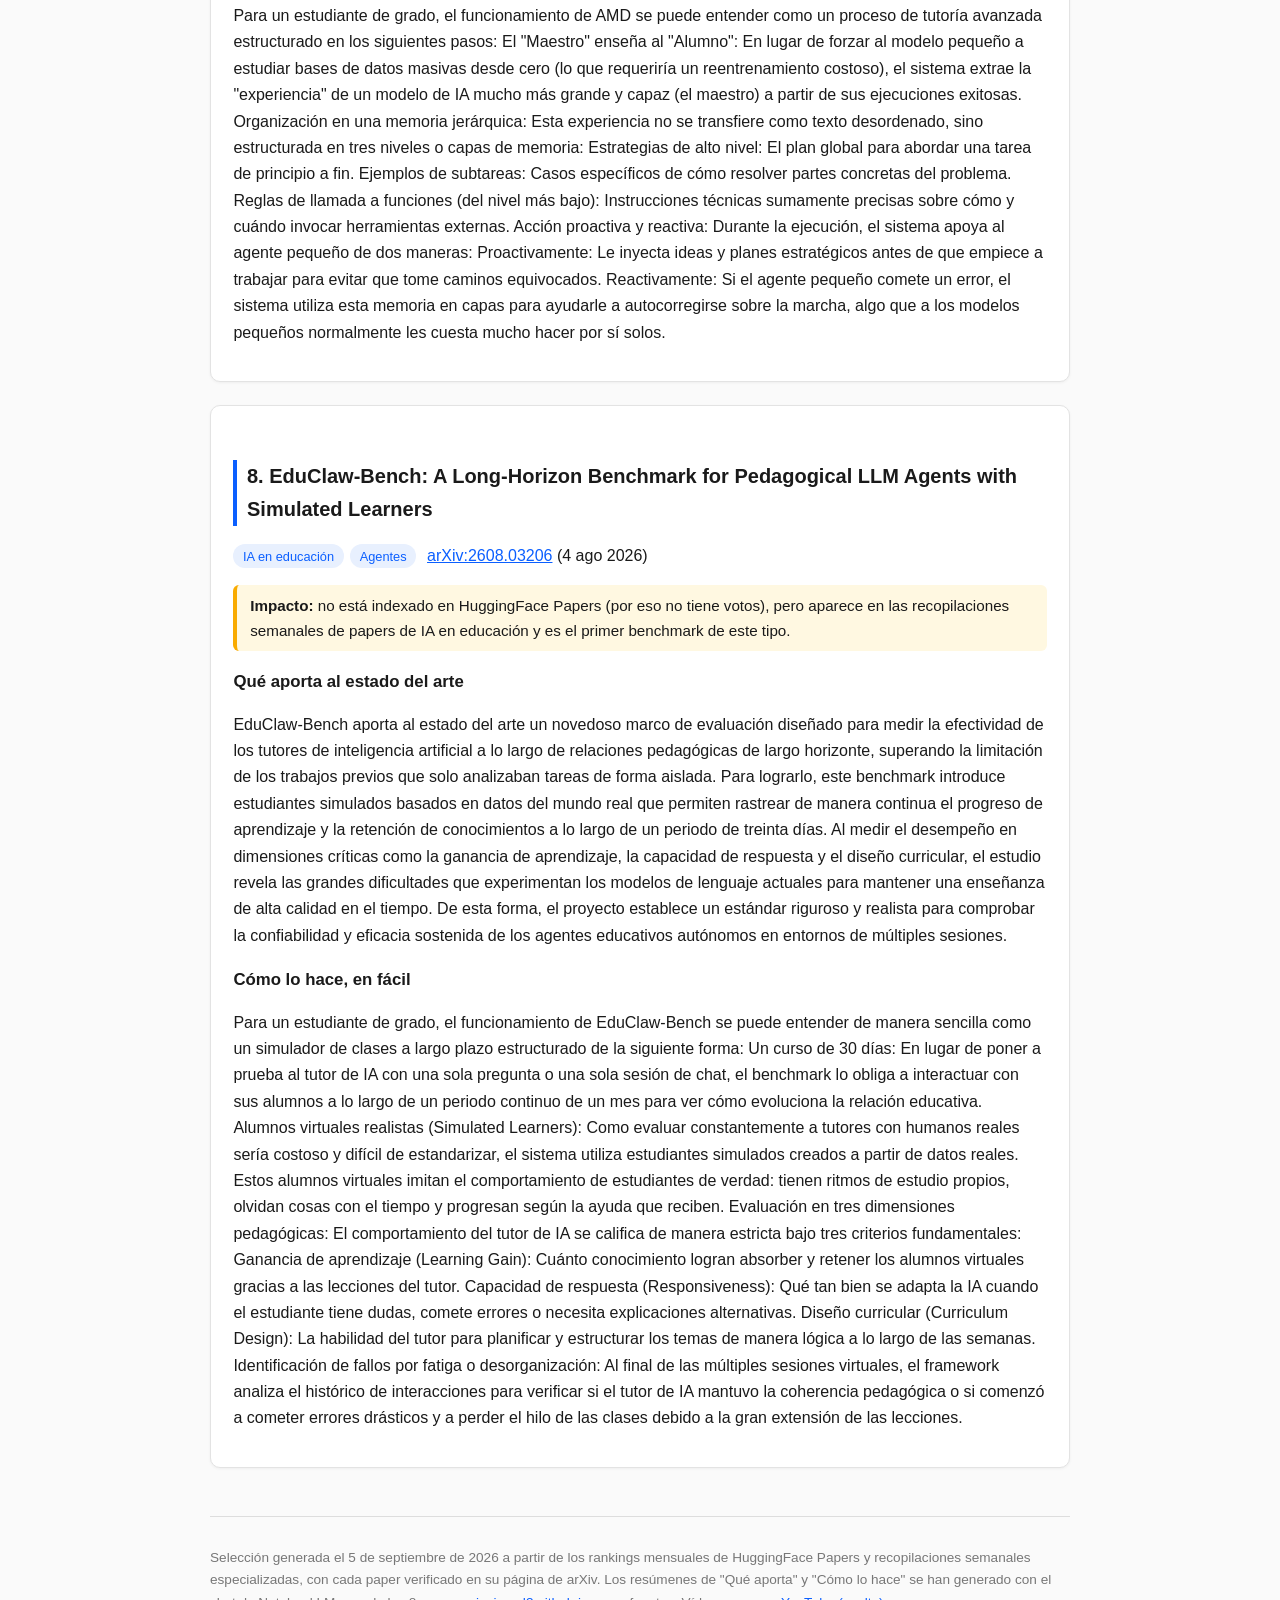
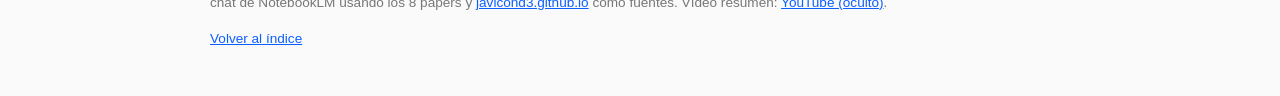
==== commit 1da0f24e: "Limpia preguntas de seguimiento del chat en post 2026-09-05" ====
--- a/1-2026-09-05-papers-ia-agosto-2026.html
+++ b/1-2026-09-05-papers-ia-agosto-2026.html
@@ -32,7 +32,7 @@
 <h3>Qué aporta al estado del arte</h3>
 <p>El principal aporte de LLMRouter al estado del arte es resolver la ineficiencia que genera utilizar un único modelo de lenguaje de gran tamaño (LLM) para resolver absolutamente todas las tareas. Para lograrlo, los autores introducen un framework de código abierto que establece una formulación unificada del enrutamiento de LLMs como un proceso de decisión secuencial, estandarizando la creación y despliegue de estos sistemas en múltiples dominios como la visión y las tareas personalizadas. Además, el estudio aporta xRouteBench, un benchmark integral diseñado para medir con precisión científica cómo los diferentes enrutadores logran equilibrar la calidad de las respuestas con los costos económicos de inferencia. Con esta infraestructura, el trabajo demuestra empíricamente que los enrutadores entrenados (learned routers) superan drásticamente a las selecciones estáticas de modelos, abriendo la puerta a aplicaciones de inteligencia artificial mucho más asequibles y de alto rendimiento.</p>
 <h3>Cómo lo hace, en fácil</h3>
-<p>Para un estudiante de grado, el funcionamiento de LLMRouter se puede entender de forma sencilla imaginándolo como un &quot;director de tráfico&quot; o semáforo inteligente para consultas de inteligencia artificial: La consulta del usuario llega al sistema: En lugar de enviar una pregunta directamente a un modelo gigantesco y costoso (como GPT-5 o Claude), la pregunta pasa primero por el enrutador de LLMRouter. Evaluación de la mejor ruta: El framework analiza la consulta como parte de un proceso de decisión secuencial. Dependiendo del tipo de tarea (por ejemplo, si es una tarea que requiere procesar una imagen o si es una consulta muy simple), el enrutador determina qué modelo específico del catálogo es el más adecuado y eficiente para responderla. Optimización de calidad y costo: Apoyándose en el entrenamiento de sus enrutadores inteligentes, el sistema calcula de manera automática el mejor balance. De esta forma, si una tarea sencilla puede ser resuelta por un modelo pequeño y barato con la misma calidad que uno grande, la redirige allí, logrando reducir drásticamente los costos de computación sin que el usuario note una pérdida de calidad en la respuesta. 🧠 Dado que en tus fuentes cuentas con desarrollos complementarios como SkillZip (que comprime librerías de habilidades de agentes) o Intern-S2-Preview (que usa herramientas científicas), ¿te gustaría que analizáramos cómo estas diferentes aproximaciones buscan optimizar el costo y la eficiencia de los sistemas de IA actuales?</p>
+<p>Para un estudiante de grado, el funcionamiento de LLMRouter se puede entender de forma sencilla imaginándolo como un &quot;director de tráfico&quot; o semáforo inteligente para consultas de inteligencia artificial: La consulta del usuario llega al sistema: En lugar de enviar una pregunta directamente a un modelo gigantesco y costoso (como GPT-5 o Claude), la pregunta pasa primero por el enrutador de LLMRouter. Evaluación de la mejor ruta: El framework analiza la consulta como parte de un proceso de decisión secuencial. Dependiendo del tipo de tarea (por ejemplo, si es una tarea que requiere procesar una imagen o si es una consulta muy simple), el enrutador determina qué modelo específico del catálogo es el más adecuado y eficiente para responderla. Optimización de calidad y costo: Apoyándose en el entrenamiento de sus enrutadores inteligentes, el sistema calcula de manera automática el mejor balance. De esta forma, si una tarea sencilla puede ser resuelta por un modelo pequeño y barato con la misma calidad que uno grande, la redirige allí, logrando reducir drásticamente los costos de computación sin que el usuario note una pérdida de calidad en la respuesta.</p>
 </div>
 
 <div class="paper">
@@ -42,7 +42,7 @@
 <h3>Qué aporta al estado del arte</h3>
 <p>SkillZip aporta un marco de trabajo diseñado para gestionar y reducir las vastas bibliotecas de conocimiento procedimental utilizadas por agentes de inteligencia artificial, garantizando que sigan siendo eficientes y funcionales. A diferencia de aproximaciones previas que tratan las habilidades como simple texto plano, este sistema las modela como grafos conscientes de la ejecución para comprimir rutinas repetitivas en macros compactas. Con este enfoque, resuelve el problema del &quot;desajuste de unidades&quot; (unit mismatch) de los modelos existentes, logrando una alta tasa de compresión sin sacrificar la confiabilidad ni la viabilidad del código original. Finalmente, permite que los agentes manejen repositorios de herramientas considerablemente mayores dentro de ventanas de contexto limitadas, superando a los métodos tradicionales en pruebas técnicas y prácticas.</p>
 <h3>Cómo lo hace, en fácil</h3>
-<p>Para un estudiante de grado, el funcionamiento de SkillZip se puede explicar de manera sencilla a través de los siguientes pilares: Habilidades representadas como mapas (grafos): En lugar de leer las instrucciones de un agente como si fuesen líneas de texto plano, el sistema las analiza como un grafo. Esto permite mapear de forma interactiva qué pasos se ejecutan, cómo fluye la información y qué tareas dependen de otras. Creación de atajos inteligentes (macros): El framework identifica secuencias de acciones que el agente repite constantemente y las comprime en una sola instrucción unificada o &quot;macro&quot;. Es un concepto muy similar a cuando creas una función en programación para agrupar y reutilizar varias líneas de código repetitivas. Respeto a las reglas del juego (contratos funcionales): Al comprimir, SkillZip se asegura de mantener estrictamente los &quot;contratos funcionales&quot; y las dependencias de las tareas originales. Esto garantiza que, aunque el texto de la habilidad sea ahora mucho más corto, el agente no omita requisitos esenciales y el código siga funcionando de forma correcta y segura. Optimización de la memoria de corto plazo: Al reducir sustancialmente el tamaño físico de las habilidades, estas consumen mucho menos espacio en la ventana de contexto (la memoria de trabajo del modelo de lenguaje). Gracias a esto, el agente puede &quot;recordar&quot; y tener a su disposición un catálogo de habilidades mucho más grande simultáneamente sin saturar su memoria. 📚 ¿Te interesaría explorar cómo esta compresión de habilidades de SkillZip podría combinarse con un sistema de tutoría a largo plazo como el que evalúa EduClaw-Bench?</p>
+<p>Para un estudiante de grado, el funcionamiento de SkillZip se puede explicar de manera sencilla a través de los siguientes pilares: Habilidades representadas como mapas (grafos): En lugar de leer las instrucciones de un agente como si fuesen líneas de texto plano, el sistema las analiza como un grafo. Esto permite mapear de forma interactiva qué pasos se ejecutan, cómo fluye la información y qué tareas dependen de otras. Creación de atajos inteligentes (macros): El framework identifica secuencias de acciones que el agente repite constantemente y las comprime en una sola instrucción unificada o &quot;macro&quot;. Es un concepto muy similar a cuando creas una función en programación para agrupar y reutilizar varias líneas de código repetitivas. Respeto a las reglas del juego (contratos funcionales): Al comprimir, SkillZip se asegura de mantener estrictamente los &quot;contratos funcionales&quot; y las dependencias de las tareas originales. Esto garantiza que, aunque el texto de la habilidad sea ahora mucho más corto, el agente no omita requisitos esenciales y el código siga funcionando de forma correcta y segura. Optimización de la memoria de corto plazo: Al reducir sustancialmente el tamaño físico de las habilidades, estas consumen mucho menos espacio en la ventana de contexto (la memoria de trabajo del modelo de lenguaje). Gracias a esto, el agente puede &quot;recordar&quot; y tener a su disposición un catálogo de habilidades mucho más grande simultáneamente sin saturar su memoria.</p>
 </div>
 
 <div class="paper">
@@ -52,7 +52,7 @@
 <h3>Qué aporta al estado del arte</h3>
 <p>Intern-S2-Preview aporta al estado del arte un modelo fundacional científico y agéntico a gran escala diseñado específicamente para resolver tareas complejas de investigación mediante un razonamiento avanzado y la interacción activa con herramientas. A diferencia de aproximaciones previas, este modelo introduce una estrategia de preentrenamiento multimodal que asimila de forma conjunta documentos técnicos y datos de series temporales, logrando un entendimiento profundo de diversos formatos científicos. Adicionalmente, gracias a su novedoso pipeline de postentrenamiento unificado, el sistema garantiza estabilidad en tareas de largo horizonte y establece un rendimiento de última generación en campos altamente complejos como la biología y el pronóstico numérico.</p>
 <h3>Cómo lo hace, en fácil</h3>
-<p>Para un estudiante de grado, el funcionamiento de Intern-S2-Preview se puede explicar de manera sencilla a través de los siguientes componentes y procesos: Preentrenamiento multimodal (Entendimiento de formatos científicos): A diferencia de los modelos de lenguaje comunes que solo leen texto general, este modelo es entrenado desde el inicio con documentos técnicos y datos de series temporales. Esto le permite interpretar directamente fórmulas, gráficos, mediciones cronológicas y otros formatos típicamente utilizados en la ciencia. Interacción con herramientas y razonamiento agéntico: El modelo no es un simple buscador de texto; actúa como un &quot;agente&quot;. Esto significa que puede interactuar de forma autónoma con bases de datos u otras herramientas para resolver problemas de investigación científica paso a paso. Pipeline de postentrenamiento unificado: Para evitar que el sistema pierda el rumbo o falle cuando se enfrenta a tareas científicas que toman mucho tiempo o requieren muchos pasos (largo horizonte), se le aplica un proceso de refinamiento que incluye aprendizaje por refuerzo y técnicas de decodificación especiales para asegurar su estabilidad y consistencia. Decodificador de Memoria (Memory Decoder): El modelo incorpora un componente arquitectónico especializado llamado decodificador de memoria que le permite lograr una especialización de dominio sumamente rápida. De este modo, puede adaptarse ágilmente a la jerga y reglas específicas de un área científica en particular, como la biología. 🔬 ¿Te interesaría que investiguemos en la web qué tipo de herramientas científicas externas o bases de datos biológicas suele utilizar este modelo para resolver sus tareas de investigación?</p>
+<p>Para un estudiante de grado, el funcionamiento de Intern-S2-Preview se puede explicar de manera sencilla a través de los siguientes componentes y procesos: Preentrenamiento multimodal (Entendimiento de formatos científicos): A diferencia de los modelos de lenguaje comunes que solo leen texto general, este modelo es entrenado desde el inicio con documentos técnicos y datos de series temporales. Esto le permite interpretar directamente fórmulas, gráficos, mediciones cronológicas y otros formatos típicamente utilizados en la ciencia. Interacción con herramientas y razonamiento agéntico: El modelo no es un simple buscador de texto; actúa como un &quot;agente&quot;. Esto significa que puede interactuar de forma autónoma con bases de datos u otras herramientas para resolver problemas de investigación científica paso a paso. Pipeline de postentrenamiento unificado: Para evitar que el sistema pierda el rumbo o falle cuando se enfrenta a tareas científicas que toman mucho tiempo o requieren muchos pasos (largo horizonte), se le aplica un proceso de refinamiento que incluye aprendizaje por refuerzo y técnicas de decodificación especiales para asegurar su estabilidad y consistencia. Decodificador de Memoria (Memory Decoder): El modelo incorpora un componente arquitectónico especializado llamado decodificador de memoria que le permite lograr una especialización de dominio sumamente rápida. De este modo, puede adaptarse ágilmente a la jerga y reglas específicas de un área científica en particular, como la biología.</p>
 </div>
 
 <div class="paper">
@@ -72,7 +72,7 @@
 <h3>Qué aporta al estado del arte</h3>
 <p>Video-DeepResearch aporta al estado del arte un sistema avanzado de inteligencia artificial capaz de procesar simultáneamente transmisiones de video continuas e información basada en la web. Para solucionar limitaciones comunes de modelos previos, como depender excesivamente de su memoria interna o ignorar los datos visuales en favor del texto, el modelo introduce un novedoso pipeline de percepción y exploración desacoplado. Adicionalmente, el proyecto presenta Video-DR-Bench, un exigente entorno de pruebas donde este agente autónomo demostró un rendimiento de última generación. Su gran hito es que logra superar de forma notable a motores propietarios líderes de la industria como GPT-5 y Claude-4.5-Sonnet en el análisis de video e información web combinada.</p>
 <h3>Cómo lo hace, en fácil</h3>
-<p>Para un estudiante de grado, el funcionamiento de Video-DeepResearch se puede entender a través de tres componentes clave: Percepción y exploración independientes (Desacopladas): Para evitar los sesgos de otros modelos, el sistema separa la tarea de &quot;ver&quot; (percibir el flujo de video continuo) de la tarea de &quot;buscar&quot; (explorar información en la web). Al desacoplar estos procesos, el agente puede analizar críticamente el contenido visual sin que el texto de internet nuble su juicio o lo haga depender de sus sesgos memorizados. Entrenamiento en dos etapas: El agente no se limita a imitar mecánicamente el comportamiento humano. En su lugar, utiliza un método de entrenamiento de dos fases que incorpora la optimización de políticas (un enfoque de aprendizaje por refuerzo), lo que le enseña a planificar y resolver problemas complejos de manera autónoma. Validación científica mediante Video-DR-Bench: Todo este sistema se evalúa bajo un nuevo estándar que mide la capacidad del agente para interactuar de forma fluida con contenidos multimedia de larga duración y responder preguntas de investigación profundas que requieren conectar de forma lógica lo que ve en pantalla con lo que lee en la web. 📹 ¿Te gustaría que analizáramos el video disponible en tu notebook sobre la &quot;Evolución de Agentes de IA&quot; para ver cómo se conecta con estos nuevos agentes multimodales?</p>
+<p>Para un estudiante de grado, el funcionamiento de Video-DeepResearch se puede entender a través de tres componentes clave: Percepción y exploración independientes (Desacopladas): Para evitar los sesgos de otros modelos, el sistema separa la tarea de &quot;ver&quot; (percibir el flujo de video continuo) de la tarea de &quot;buscar&quot; (explorar información en la web). Al desacoplar estos procesos, el agente puede analizar críticamente el contenido visual sin que el texto de internet nuble su juicio o lo haga depender de sus sesgos memorizados. Entrenamiento en dos etapas: El agente no se limita a imitar mecánicamente el comportamiento humano. En su lugar, utiliza un método de entrenamiento de dos fases que incorpora la optimización de políticas (un enfoque de aprendizaje por refuerzo), lo que le enseña a planificar y resolver problemas complejos de manera autónoma. Validación científica mediante Video-DR-Bench: Todo este sistema se evalúa bajo un nuevo estándar que mide la capacidad del agente para interactuar de forma fluida con contenidos multimedia de larga duración y responder preguntas de investigación profundas que requieren conectar de forma lógica lo que ve en pantalla con lo que lee en la web.</p>
 </div>
 
 <div class="paper">
@@ -82,7 +82,7 @@
 <h3>Qué aporta al estado del arte</h3>
 <p>El framework Agent Memory Distillation (AMD) aporta una solución altamente eficiente para mejorar el rendimiento de los modelos de lenguaje (LLM) pequeños al transferirles la experiencia estructurada de un modelo &quot;maestro&quot; superior. En lugar de depender de un reentrenamiento intensivo y costoso, este sistema introduce una estructura de memoria jerárquica que organiza el conocimiento transferido en diferentes niveles de abstracción. Gracias a esto, los agentes compactos superan sus limitaciones tradicionales en planificación y autocorrección en escenarios complejos de interacción con herramientas. De este modo, este trabajo demuestra que es posible obtener ganancias de precisión sustanciales en modelos pequeños que rivalizan con el desempeño de sistemas mucho más grandes.</p>
 <h3>Cómo lo hace, en fácil</h3>
-<p>Para un estudiante de grado, el funcionamiento de AMD se puede entender como un proceso de tutoría avanzada estructurado en los siguientes pasos: El &quot;Maestro&quot; enseña al &quot;Alumno&quot;: En lugar de forzar al modelo pequeño a estudiar bases de datos masivas desde cero (lo que requeriría un reentrenamiento costoso), el sistema extrae la &quot;experiencia&quot; de un modelo de IA mucho más grande y capaz (el maestro) a partir de sus ejecuciones exitosas. Organización en una memoria jerárquica: Esta experiencia no se transfiere como texto desordenado, sino estructurada en tres niveles o capas de memoria: Estrategias de alto nivel: El plan global para abordar una tarea de principio a fin. Ejemplos de subtareas: Casos específicos de cómo resolver partes concretas del problema. Reglas de llamada a funciones (del nivel más bajo): Instrucciones técnicas sumamente precisas sobre cómo y cuándo invocar herramientas externas. Acción proactiva y reactiva: Durante la ejecución, el sistema apoya al agente pequeño de dos maneras: Proactivamente: Le inyecta ideas y planes estratégicos antes de que empiece a trabajar para evitar que tome caminos equivocados. Reactivamente: Si el agente pequeño comete un error, el sistema utiliza esta memoria en capas para ayudarle a autocorregirse sobre la marcha, algo que a los modelos pequeños normalmente les cuesta mucho hacer por sí solos. 🧠 Con este análisis ya hemos cubierto varias de las propuestas de optimización de tu biblioteca. ¿Te gustaría que agrupemos estos aprendizajes y elaboremos un informe estructurado que compare cómo enfoques como AMD, SkillZip y BDH-CQ buscan hacer que la inteligencia artificial sea más eficiente y barata?</p>
+<p>Para un estudiante de grado, el funcionamiento de AMD se puede entender como un proceso de tutoría avanzada estructurado en los siguientes pasos: El &quot;Maestro&quot; enseña al &quot;Alumno&quot;: En lugar de forzar al modelo pequeño a estudiar bases de datos masivas desde cero (lo que requeriría un reentrenamiento costoso), el sistema extrae la &quot;experiencia&quot; de un modelo de IA mucho más grande y capaz (el maestro) a partir de sus ejecuciones exitosas. Organización en una memoria jerárquica: Esta experiencia no se transfiere como texto desordenado, sino estructurada en tres niveles o capas de memoria: Estrategias de alto nivel: El plan global para abordar una tarea de principio a fin. Ejemplos de subtareas: Casos específicos de cómo resolver partes concretas del problema. Reglas de llamada a funciones (del nivel más bajo): Instrucciones técnicas sumamente precisas sobre cómo y cuándo invocar herramientas externas. Acción proactiva y reactiva: Durante la ejecución, el sistema apoya al agente pequeño de dos maneras: Proactivamente: Le inyecta ideas y planes estratégicos antes de que empiece a trabajar para evitar que tome caminos equivocados. Reactivamente: Si el agente pequeño comete un error, el sistema utiliza esta memoria en capas para ayudarle a autocorregirse sobre la marcha, algo que a los modelos pequeños normalmente les cuesta mucho hacer por sí solos.</p>
 </div>
 
 <div class="paper">
@@ -92,7 +92,7 @@
 <h3>Qué aporta al estado del arte</h3>
 <p>EduClaw-Bench aporta al estado del arte un novedoso marco de evaluación diseñado para medir la efectividad de los tutores de inteligencia artificial a lo largo de relaciones pedagógicas de largo horizonte, superando la limitación de los trabajos previos que solo analizaban tareas de forma aislada. Para lograrlo, este benchmark introduce estudiantes simulados basados en datos del mundo real que permiten rastrear de manera continua el progreso de aprendizaje y la retención de conocimientos a lo largo de un periodo de treinta días. Al medir el desempeño en dimensiones críticas como la ganancia de aprendizaje, la capacidad de respuesta y el diseño curricular, el estudio revela las grandes dificultades que experimentan los modelos de lenguaje actuales para mantener una enseñanza de alta calidad en el tiempo. De esta forma, el proyecto establece un estándar riguroso y realista para comprobar la confiabilidad y eficacia sostenida de los agentes educativos autónomos en entornos de múltiples sesiones.</p>
 <h3>Cómo lo hace, en fácil</h3>
-<p>Para un estudiante de grado, el funcionamiento de EduClaw-Bench se puede entender de manera sencilla como un simulador de clases a largo plazo estructurado de la siguiente forma: Un curso de 30 días: En lugar de poner a prueba al tutor de IA con una sola pregunta o una sola sesión de chat, el benchmark lo obliga a interactuar con sus alumnos a lo largo de un periodo continuo de un mes para ver cómo evoluciona la relación educativa. Alumnos virtuales realistas (Simulated Learners): Como evaluar constantemente a tutores con humanos reales sería costoso y difícil de estandarizar, el sistema utiliza estudiantes simulados creados a partir de datos reales. Estos alumnos virtuales imitan el comportamiento de estudiantes de verdad: tienen ritmos de estudio propios, olvidan cosas con el tiempo y progresan según la ayuda que reciben. Evaluación en tres dimensiones pedagógicas: El comportamiento del tutor de IA se califica de manera estricta bajo tres criterios fundamentales: Ganancia de aprendizaje (Learning Gain): Cuánto conocimiento logran absorber y retener los alumnos virtuales gracias a las lecciones del tutor. Capacidad de respuesta (Responsiveness): Qué tan bien se adapta la IA cuando el estudiante tiene dudas, comete errores o necesita explicaciones alternativas. Diseño curricular (Curriculum Design): La habilidad del tutor para planificar y estructurar los temas de manera lógica a lo largo de las semanas. Identificación de fallos por fatiga o desorganización: Al final de las múltiples sesiones virtuales, el framework analiza el histórico de interacciones para verificar si el tutor de IA mantuvo la coherencia pedagógica o si comenzó a cometer errores drásticos y a perder el hilo de las clases debido a la gran extensión de las lecciones. ¿En qué se diferencian los alumnos de EduClaw-Bench de los de MatrAIx? ¿Qué fallos comunes detecta EduClaw-Bench en los tutores de IA?</p>
+<p>Para un estudiante de grado, el funcionamiento de EduClaw-Bench se puede entender de manera sencilla como un simulador de clases a largo plazo estructurado de la siguiente forma: Un curso de 30 días: En lugar de poner a prueba al tutor de IA con una sola pregunta o una sola sesión de chat, el benchmark lo obliga a interactuar con sus alumnos a lo largo de un periodo continuo de un mes para ver cómo evoluciona la relación educativa. Alumnos virtuales realistas (Simulated Learners): Como evaluar constantemente a tutores con humanos reales sería costoso y difícil de estandarizar, el sistema utiliza estudiantes simulados creados a partir de datos reales. Estos alumnos virtuales imitan el comportamiento de estudiantes de verdad: tienen ritmos de estudio propios, olvidan cosas con el tiempo y progresan según la ayuda que reciben. Evaluación en tres dimensiones pedagógicas: El comportamiento del tutor de IA se califica de manera estricta bajo tres criterios fundamentales: Ganancia de aprendizaje (Learning Gain): Cuánto conocimiento logran absorber y retener los alumnos virtuales gracias a las lecciones del tutor. Capacidad de respuesta (Responsiveness): Qué tan bien se adapta la IA cuando el estudiante tiene dudas, comete errores o necesita explicaciones alternativas. Diseño curricular (Curriculum Design): La habilidad del tutor para planificar y estructurar los temas de manera lógica a lo largo de las semanas. Identificación de fallos por fatiga o desorganización: Al final de las múltiples sesiones virtuales, el framework analiza el histórico de interacciones para verificar si el tutor de IA mantuvo la coherencia pedagógica o si comenzó a cometer errores drásticos y a perder el hilo de las clases debido a la gran extensión de las lecciones.</p>
 </div>
 
 <footer>
